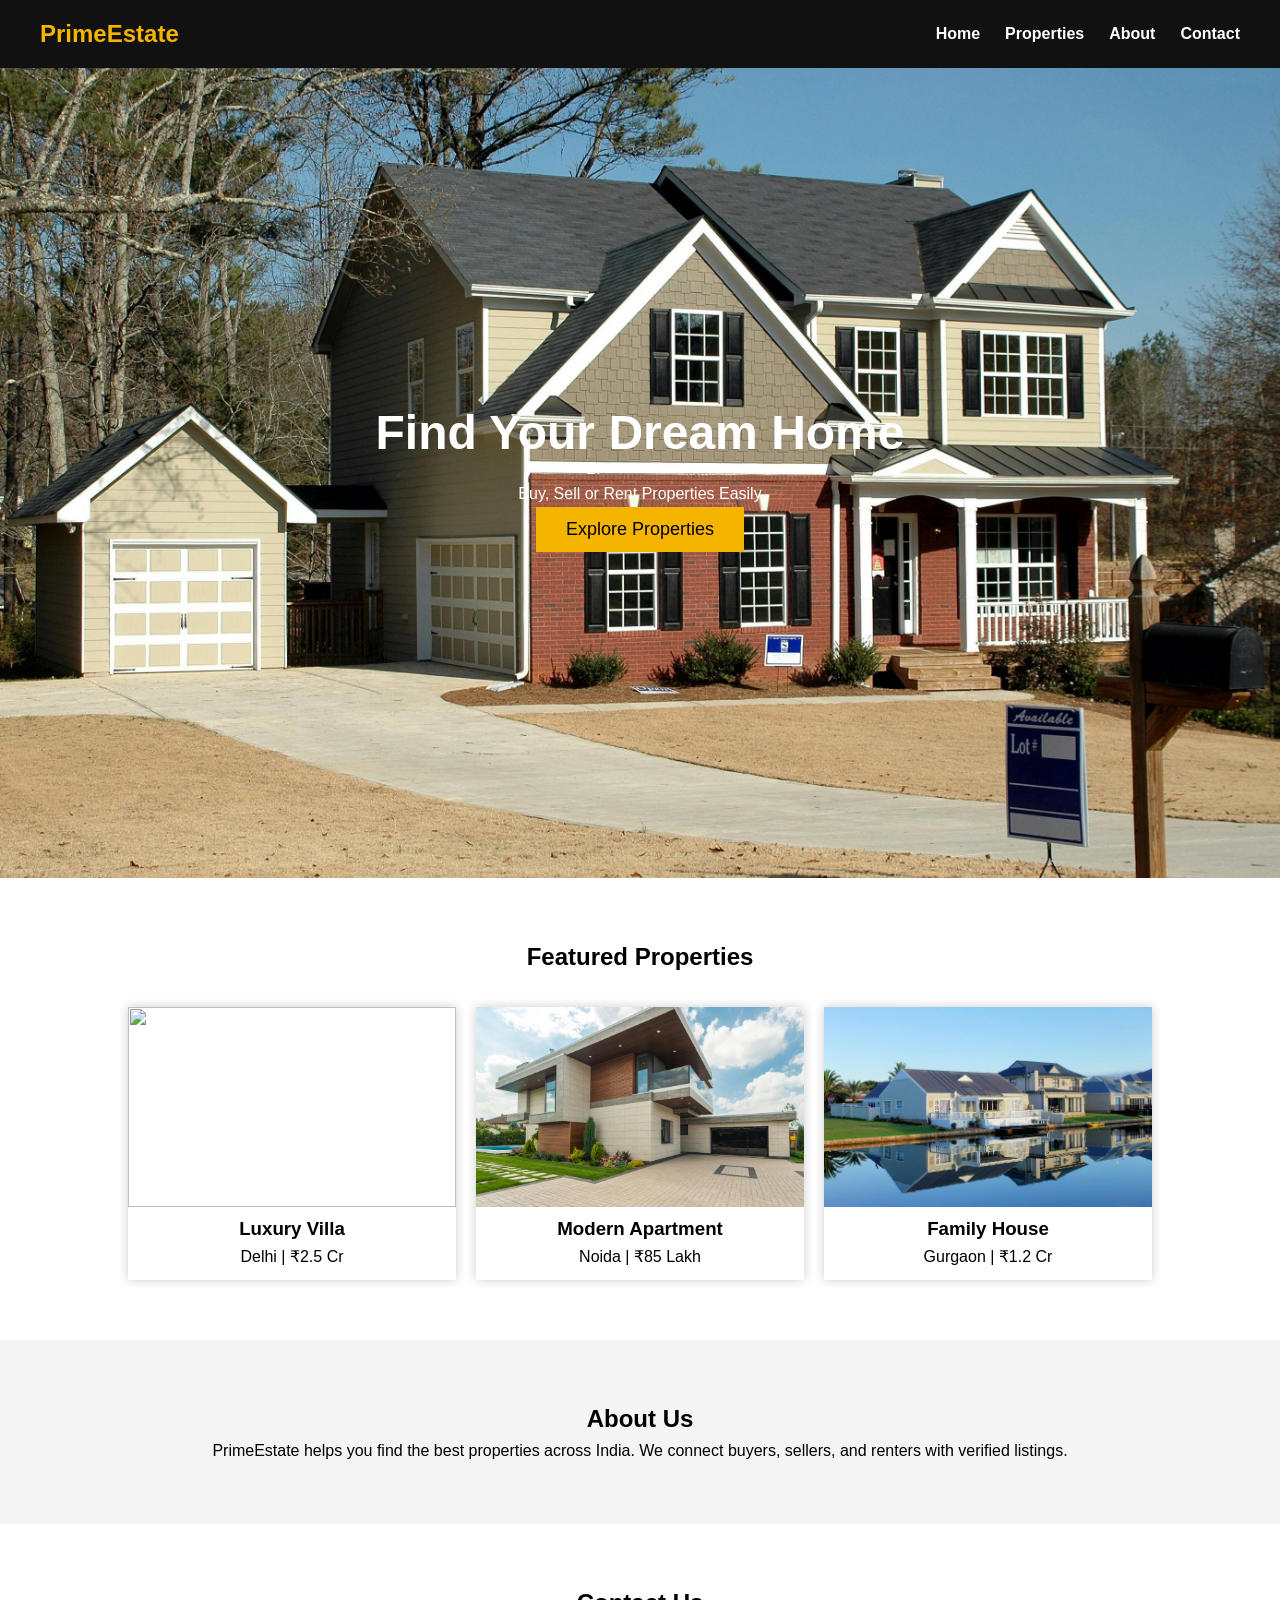
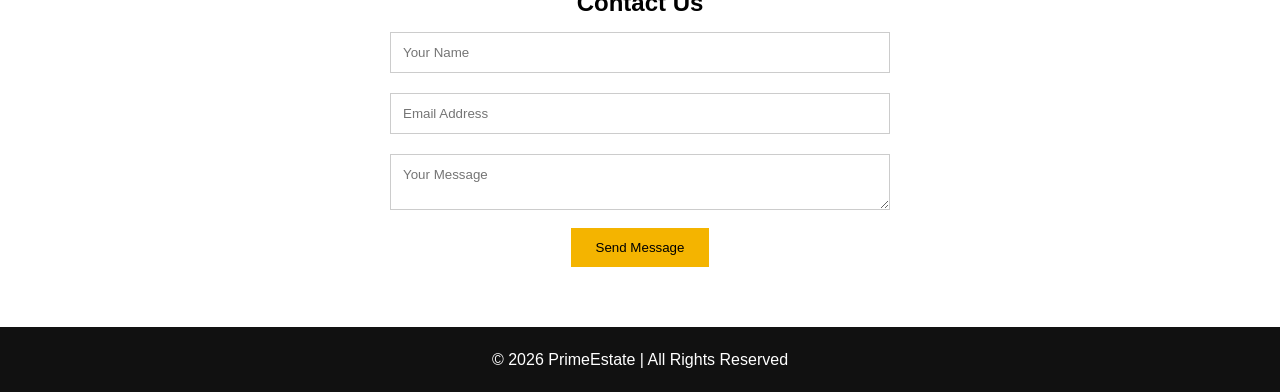
==== index.html @ 365ebd6c "Added index.html and updated project" ====
<!DOCTYPE html>
<html lang="en">
<head>
<meta charset="UTF-8">
<meta name="viewport" content="width=device-width, initial-scale=1.0">
<title>Prime Estate | Find Your Dream Home</title>
<link rel="stylesheet" href="style.css">
</head>

<body>

<header>
<nav class="navbar">
<h2 class="logo">PrimeEstate</h2>

<ul class="nav-links" id="navLinks">
<li><a href="#">Home</a></li>
<li><a href="#properties">Properties</a></li>
<li><a href="#about">About</a></li>
<li><a href="#contact">Contact</a></li>
</ul>

<div class="menu" onclick="toggleMenu()">☰</div>
</nav>
</header>


<section class="hero">
<div class="hero-text">
<h1>Find Your Dream Home</h1>
<p>Buy, Sell or Rent Properties Easily</p>
<button>Explore Properties</button>
</div>
</section>


<section class="properties" id="properties">

<h2>Featured Properties</h2>

<div class="property-grid">

<div class="card">
<img src="1.jpg">
<h3>Luxury Villa</h3>
<p>Delhi | ₹2.5 Cr</p>
</div>

<div class="card">
<img src="2.jpg">
<h3>Modern Apartment</h3>
<p>Noida | ₹85 Lakh</p>
</div>

<div class="card">
<img src="3.jpg">
<h3>Family House</h3>
<p>Gurgaon | ₹1.2 Cr</p>
</div>

</div>

</section>


<section class="about" id="about">

<h2>About Us</h2>

<p>
PrimeEstate helps you find the best properties across India.
We connect buyers, sellers, and renters with verified listings.
</p>

</section>


<section class="contact" id="contact">

<h2>Contact Us</h2>

<form id="contactForm">

<input type="text" placeholder="Your Name" required>
<input type="email" placeholder="Email Address" required>
<textarea placeholder="Your Message"></textarea>

<button type="submit">Send Message</button>

</form>

</section>


<footer>
<p>© 2026 PrimeEstate | All Rights Reserved</p>
</footer>

<script src="script.js"></script>

</body>
</html>
---- style.css ----
*{
margin:0;
padding:0;
box-sizing:border-box;
font-family:Arial;
}

body{
line-height:1.6;
}

header{
background:#111;
color:white;
padding:15px 40px;
}

.navbar{
display:flex;
justify-content:space-between;
align-items:center;
}

.logo{
color:#f4b400;
}

.nav-links{
display:flex;
list-style:none;
}

.nav-links li{
margin-left:25px;
}

.nav-links a{
color:white;
text-decoration:none;
font-weight:bold;
}

.menu{
display:none;
font-size:28px;
cursor:pointer;
}


.hero{
height:90vh;
background:url("4.jpg") center/cover;
display:flex;
align-items:center;
justify-content:center;
text-align:center;
color:white;
}

.hero h1{
font-size:48px;
margin-bottom:10px;
}

.hero button{
padding:12px 30px;
background:#f4b400;
border:none;
cursor:pointer;
font-size:18px;
}


.properties{
padding:60px 10%;
text-align:center;
}

.property-grid{
display:grid;
grid-template-columns:repeat(auto-fit,minmax(250px,1fr));
gap:20px;
margin-top:30px;
}

.card{
box-shadow:0 0 10px rgba(0,0,0,0.2);
padding-bottom:10px;
}

.card img{
width:100%;
height:200px;
object-fit:cover;
}

.about{
background:#f4f4f4;
padding:60px 10%;
text-align:center;
}

.contact{
padding:60px 10%;
text-align:center;
}

form{
max-width:500px;
margin:auto;
}

input,textarea{
width:100%;
padding:12px;
margin:10px 0;
border:1px solid #ccc;
}

button{
background:#f4b400;
padding:12px 25px;
border:none;
cursor:pointer;
}

footer{
background:#111;
color:white;
text-align:center;
padding:20px;
}


/* Mobile */

@media(max-width:768px){

.nav-links{
display:none;
flex-direction:column;
background:#111;
position:absolute;
top:70px;
right:0;
width:200px;
}

.nav-links li{
margin:15px;
}

.menu{
display:block;
}

}
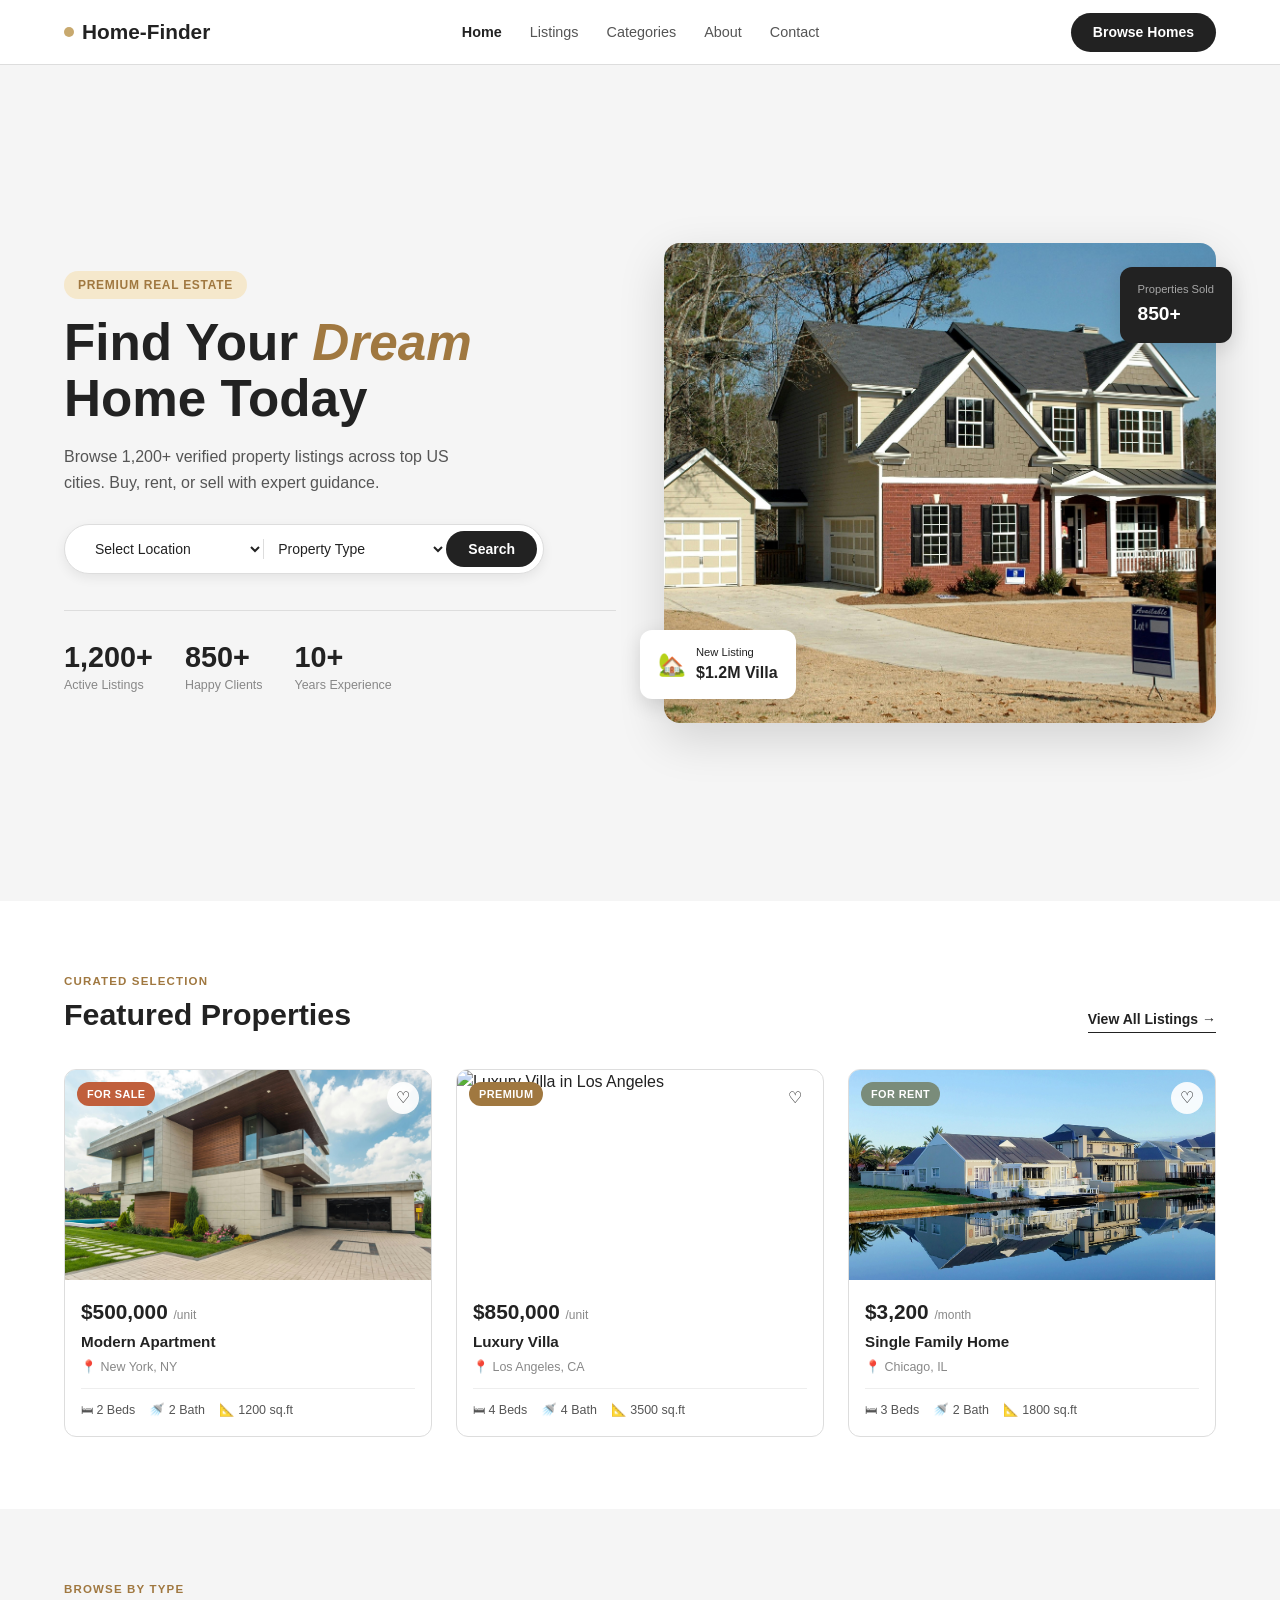
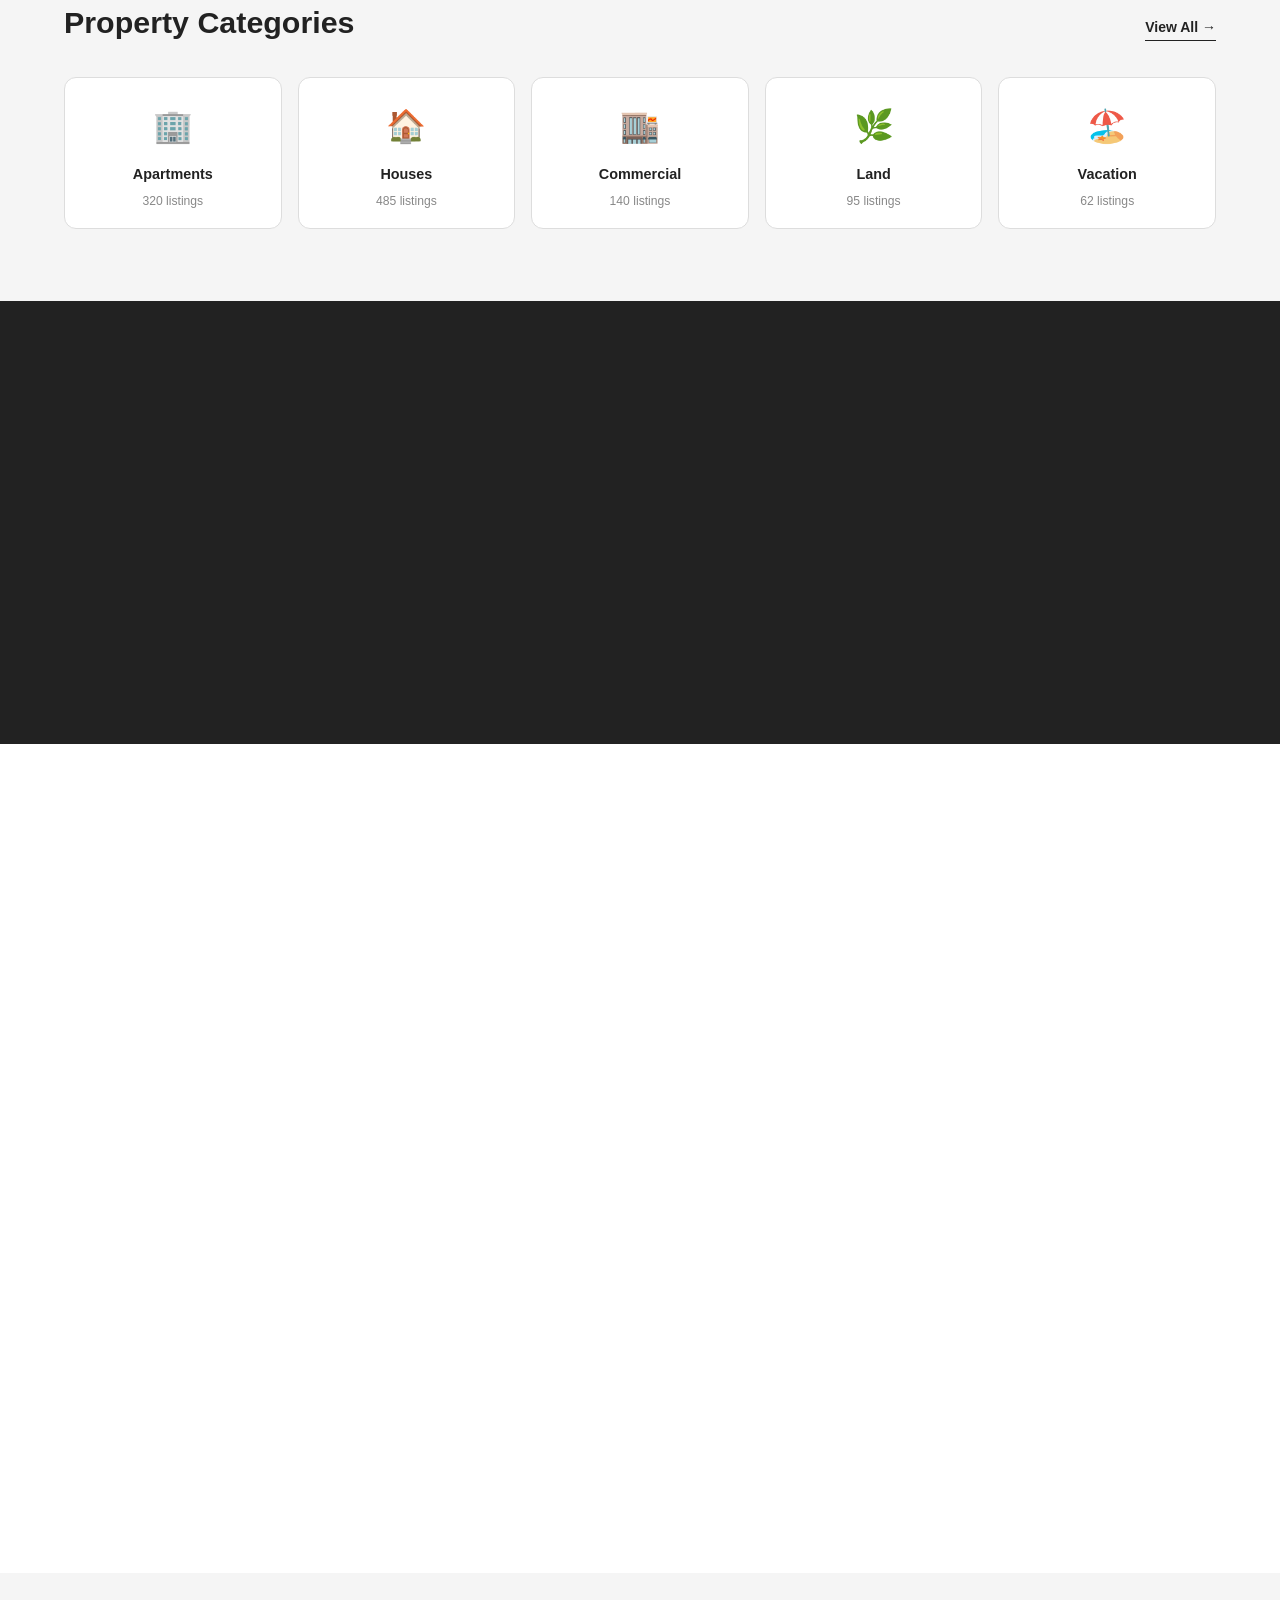
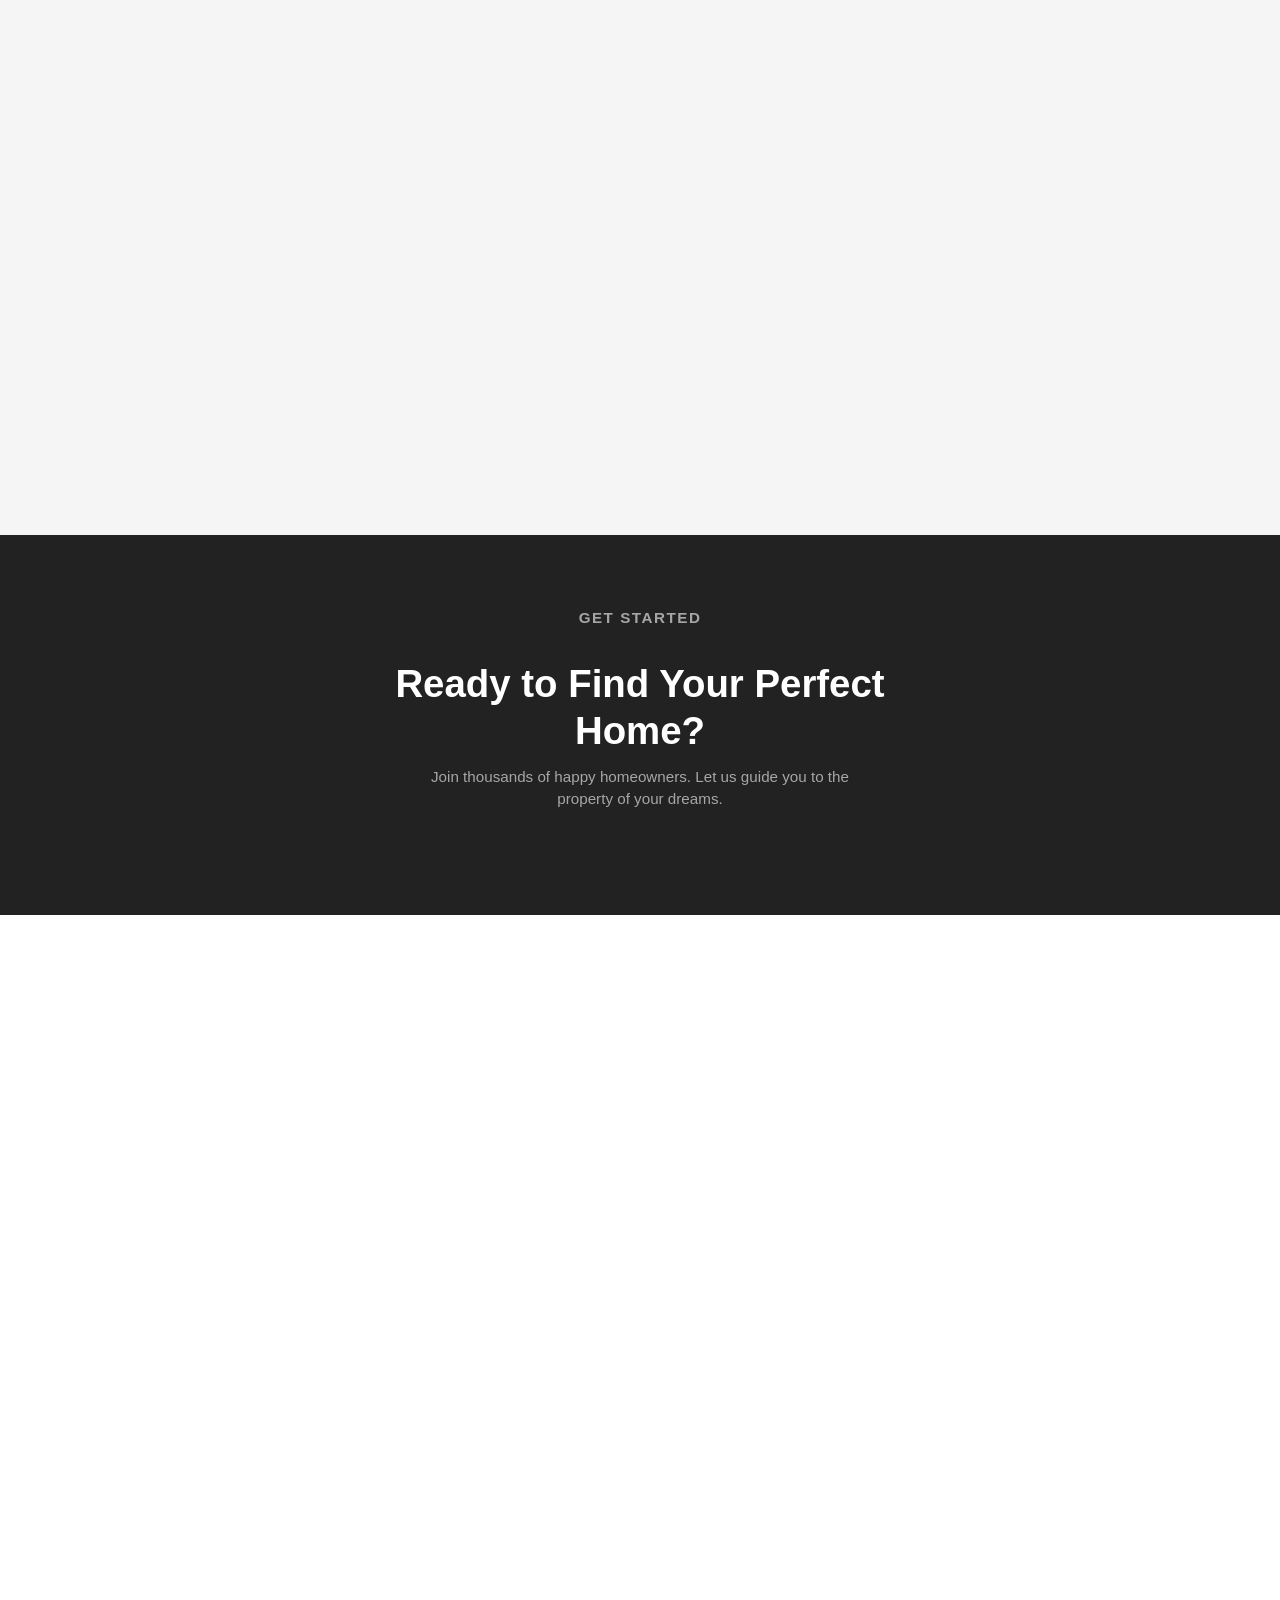
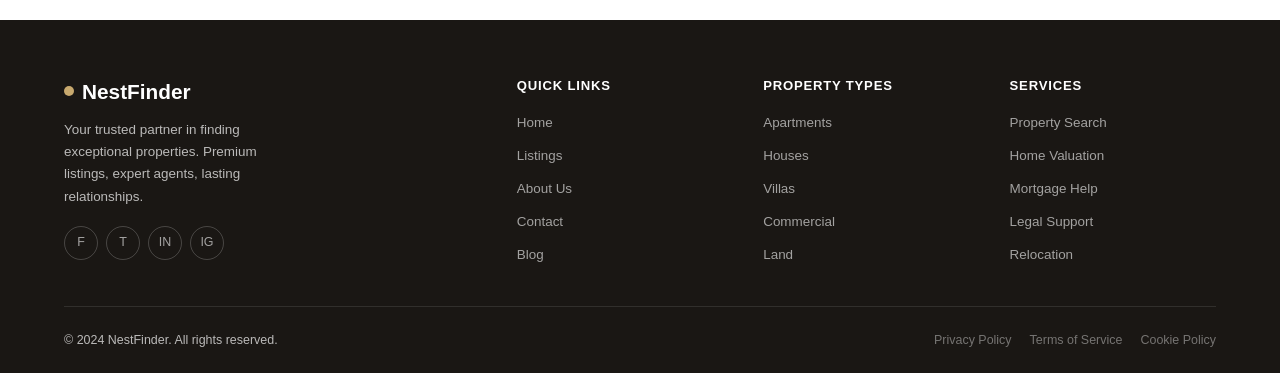
==== commit 73e7aa6e: "Updated project files, renewed folder and added images" ====
--- a/index.html
+++ b/index.html
@@ -1,102 +1,502 @@
 <!DOCTYPE html>
 <html lang="en">
+
 <head>
-<meta charset="UTF-8">
-<meta name="viewport" content="width=device-width, initial-scale=1.0">
-<title>Prime Estate | Find Your Dream Home</title>
-<link rel="stylesheet" href="style.css">
+  <meta charset="UTF-8">
+  <meta name="viewport" content="width=device-width, initial-scale=1.0">
+
+  <!-- SEO Meta Tags -->
+  <title>Home-Finder</title>
+  <meta name="description"
+    content="NestFinder helps you find, buy, rent, or sell properties. Browse 1,200+ curated real estate listings in top US cities with expert agents ready to help.">
+  <meta name="keywords"
+    content="real estate, homes for sale, apartments, property listings, buy home, rent home, NestFinder">
+  <meta name="author" content="NestFinder">
+  <meta name="robots" content="index, follow">
+
+  <!-- Open Graph (Social Sharing) -->
+  <meta property="og:title" content="NestFinder — Find Your Dream Home">
+  <meta property="og:description" content="Browse 1,200+ real estate listings. Buy, rent, or sell with trusted agents.">
+  <meta property="og:type" content="website">
+  <meta property="og:url" content="https://www.nestfinder.com">
+
+  <!-- Canonical -->
+  <link rel="canonical" href="https://www.nestfinder.com">
+
+  <!-- Stylesheet -->
+  <link rel="stylesheet" href="style.css">
 </head>
 
 <body>
 
-<header>
-<nav class="navbar">
-<h2 class="logo">PrimeEstate</h2>
-
-<ul class="nav-links" id="navLinks">
-<li><a href="#">Home</a></li>
-<li><a href="#properties">Properties</a></li>
-<li><a href="#about">About</a></li>
-<li><a href="#contact">Contact</a></li>
-</ul>
-
-<div class="menu" onclick="toggleMenu()">☰</div>
-</nav>
-</header>
-
-
-<section class="hero">
-<div class="hero-text">
-<h1>Find Your Dream Home</h1>
-<p>Buy, Sell or Rent Properties Easily</p>
-<button>Explore Properties</button>
-</div>
-</section>
-
-
-<section class="properties" id="properties">
-
-<h2>Featured Properties</h2>
-
-<div class="property-grid">
-
-<div class="card">
-<img src="1.jpg">
-<h3>Luxury Villa</h3>
-<p>Delhi | ₹2.5 Cr</p>
-</div>
-
-<div class="card">
-<img src="2.jpg">
-<h3>Modern Apartment</h3>
-<p>Noida | ₹85 Lakh</p>
-</div>
-
-<div class="card">
-<img src="3.jpg">
-<h3>Family House</h3>
-<p>Gurgaon | ₹1.2 Cr</p>
-</div>
-
-</div>
-
-</section>
-
-
-<section class="about" id="about">
-
-<h2>About Us</h2>
-
-<p>
-PrimeEstate helps you find the best properties across India.
-We connect buyers, sellers, and renters with verified listings.
-</p>
-
-</section>
-
-
-<section class="contact" id="contact">
-
-<h2>Contact Us</h2>
-
-<form id="contactForm">
-
-<input type="text" placeholder="Your Name" required>
-<input type="email" placeholder="Email Address" required>
-<textarea placeholder="Your Message"></textarea>
-
-<button type="submit">Send Message</button>
-
-</form>
-
-</section>
-
-
-<footer>
-<p>© 2026 PrimeEstate | All Rights Reserved</p>
-</footer>
-
-<script src="script.js"></script>
-
+  <!-- ── MOBILE MENU ── -->
+  <div class="mobile-menu" id="mobileMenu" role="dialog" aria-label="Mobile navigation">
+    <button class="mobile-close" onclick="toggleMenu()" aria-label="Close menu">✕</button>
+    <nav>
+      <a href="#" onclick="toggleMenu()">Home</a>
+      <a href="#featured" onclick="toggleMenu()">Listings</a>
+      <a href="#categories" onclick="toggleMenu()">Categories</a>
+      <a href="#about" onclick="toggleMenu()">About</a>
+      <a href="#contact" onclick="toggleMenu()">Contact</a>
+    </nav>
+  </div>
+
+  <!-- ── HEADER / NAV ── -->
+  <header>
+    <nav id="navbar" aria-label="Main navigation">
+      <a href="#" class="logo" aria-label="NestFinder Home">
+        <div class="logo-dot"></div> Home-Finder
+      </a>
+
+      <ul class="nav-links">
+        <li><a href="#" class="active" aria-current="page">Home</a></li>
+        <li><a href="#featured">Listings</a></li>
+        <li><a href="#categories">Categories</a></li>
+        <li><a href="#about">About</a></li>
+        <li><a href="#contact">Contact</a></li>
+      </ul>
+
+      <div class="nav-actions">
+        <a href="#featured" class="btn-primary">Browse Homes</a>
+        <button class="hamburger" onclick="toggleMenu()" aria-label="Open menu" aria-expanded="false">
+          <span></span><span></span><span></span>
+        </button>
+      </div>
+    </nav>
+  </header>
+
+  <!-- ── HERO ── -->
+  <main>
+    <section class="hero" id="hero" aria-label="Hero section">
+      <div class="hero-content">
+        <p class="hero-badge">Premium Real Estate</p>
+        <h1>Find Your <em>Dream</em> Home Today</h1>
+        <p class="hero-sub">Browse 1,200+ verified property listings across top US cities. Buy, rent, or sell with
+          expert guidance.</p>
+
+        <div class="search-bar" role="search">
+          <select aria-label="Select location">
+            <option value="">Select Location</option>
+            <option value="new-york">New York, NY</option>
+            <option value="los-angeles">Los Angeles, CA</option>
+            <option value="chicago">Chicago, IL</option>
+            <option value="miami">Miami, FL</option>
+          </select>
+          <div class="divider"></div>
+          <select aria-label="Select property type">
+            <option value="">Property Type</option>
+            <option value="apartment">Apartment</option>
+            <option value="house">House</option>
+            <option value="villa">Villa</option>
+            <option value="commercial">Commercial</option>
+          </select>
+          <button onclick="handleSearch()" type="button">Search</button>
+        </div>
+
+        <div class="hero-stats" aria-label="Statistics">
+          <div class="stat">
+            <strong class="stat-num" data-target="1200">0</strong>
+            <span class="stat-label">Active Listings</span>
+          </div>
+          <div class="stat">
+            <strong class="stat-num" data-target="850">0</strong>
+            <span class="stat-label">Happy Clients</span>
+          </div>
+          <div class="stat">
+            <strong class="stat-num" data-target="10">0</strong>
+            <span class="stat-label">Years Experience</span>
+          </div>
+        </div>
+      </div>
+
+      <div class="hero-visual" aria-hidden="true">
+        <img src="4.jpg" alt="Modern dream home exterior" width="800" height="520" loading="eager">
+        <div class="hero-chip chip-light">
+          <span>🏡</span>
+          <div>
+            <small>New Listing</small>
+            <strong>$1.2M Villa</strong>
+          </div>
+        </div>
+        <div class="hero-chip chip-dark">
+          <small>Properties Sold</small>
+          <strong>850+</strong>
+        </div>
+      </div>
+    </section>
+
+    <!-- ── FEATURED PROPERTIES ── -->
+    <section class="featured" id="featured" aria-labelledby="featured-heading">
+      <div class="section-header reveal">
+        <div>
+          <p class="section-label">Curated Selection</p>
+          <h2 id="featured-heading">Featured Properties</h2>
+        </div>
+        <a href="#" class="view-all">View All Listings →</a>
+      </div>
+
+      <div class="properties-grid">
+
+        <article class="prop-card reveal reveal-delay-1">
+          <div class="prop-image">
+            <img src="2.jpg" alt="Modern Apartment in New York" width="600" height="220" loading="lazy">
+            <span class="prop-badge sale">For Sale</span>
+            <button class="prop-fav" onclick="toggleFav(this)" aria-label="Add to wishlist">♡</button>
+          </div>
+          <div class="prop-body">
+            <p class="prop-price">$500,000 <span>/unit</span></p>
+            <h3 class="prop-name">Modern Apartment</h3>
+            <p class="prop-loc">📍 New York, NY</p>
+            <ul class="prop-specs" aria-label="Property details">
+              <li>🛏 2 Beds</li>
+              <li>🚿 2 Bath</li>
+              <li>📐 1200 sq.ft</li>
+            </ul>
+          </div>
+        </article>
+
+        <article class="prop-card reveal reveal-delay-2">
+          <div class="prop-image">
+            <img src="1.jpg"
+              alt="Luxury Villa in Los Angeles" width="600" height="220" loading="lazy">
+            <span class="prop-badge premium">Premium</span>
+            <button class="prop-fav" onclick="toggleFav(this)" aria-label="Add to wishlist">♡</button>
+          </div>
+          <div class="prop-body">
+            <p class="prop-price">$850,000 <span>/unit</span></p>
+            <h3 class="prop-name">Luxury Villa</h3>
+            <p class="prop-loc">📍 Los Angeles, CA</p>
+            <ul class="prop-specs" aria-label="Property details">
+              <li>🛏 4 Beds</li>
+              <li>🚿 4 Bath</li>
+              <li>📐 3500 sq.ft</li>
+            </ul>
+          </div>
+        </article>
+
+        <article class="prop-card reveal reveal-delay-3">
+          <div class="prop-image">
+            <img src="3.jpg"
+              alt="Single Family Home in Chicago" width="600" height="220" loading="lazy">
+            <span class="prop-badge rent">For Rent</span>
+            <button class="prop-fav" onclick="toggleFav(this)" aria-label="Add to wishlist">♡</button>
+          </div>
+          <div class="prop-body">
+            <p class="prop-price">$3,200 <span>/month</span></p>
+            <h3 class="prop-name">Single Family Home</h3>
+            <p class="prop-loc">📍 Chicago, IL</p>
+            <ul class="prop-specs" aria-label="Property details">
+              <li>🛏 3 Beds</li>
+              <li>🚿 2 Bath</li>
+              <li>📐 1800 sq.ft</li>
+            </ul>
+          </div>
+        </article>
+
+      </div>
+    </section>
+
+    <!-- ── CATEGORIES ── -->
+    <section id="categories" aria-labelledby="categories-heading">
+      <div class="section-header reveal">
+        <div>
+          <p class="section-label">Browse By Type</p>
+          <h2 id="categories-heading">Property Categories</h2>
+        </div>
+        <a href="#" class="view-all">View All →</a>
+      </div>
+      <div class="categories-grid">
+        <a href="#" class="cat-card reveal reveal-delay-1">
+          <div class="cat-icon">🏢</div>
+          <strong class="cat-name">Apartments</strong>
+          <span class="cat-count">320 listings</span>
+        </a>
+        <a href="#" class="cat-card reveal reveal-delay-2">
+          <div class="cat-icon">🏠</div>
+          <strong class="cat-name">Houses</strong>
+          <span class="cat-count">485 listings</span>
+        </a>
+        <a href="#" class="cat-card reveal reveal-delay-3">
+          <div class="cat-icon">🏬</div>
+          <strong class="cat-name">Commercial</strong>
+          <span class="cat-count">140 listings</span>
+        </a>
+        <a href="#" class="cat-card reveal reveal-delay-4">
+          <div class="cat-icon">🌿</div>
+          <strong class="cat-name">Land</strong>
+          <span class="cat-count">95 listings</span>
+        </a>
+        <a href="#" class="cat-card reveal reveal-delay-4">
+          <div class="cat-icon">🏖️</div>
+          <strong class="cat-name">Vacation</strong>
+          <span class="cat-count">62 listings</span>
+        </a>
+      </div>
+    </section>
+
+    <!-- ── WHY CHOOSE US ── -->
+    <section class="why" aria-labelledby="why-heading">
+      <div class="section-header reveal">
+        <div>
+          <p class="section-label">Our Promise</p>
+          <h2 id="why-heading">Why Choose NestFinder</h2>
+        </div>
+      </div>
+      <div class="why-grid">
+        <div class="why-card reveal reveal-delay-1">
+          <div class="why-icon">🤝</div>
+          <h3 class="why-title">Trusted Agents</h3>
+          <p class="why-text">Verified, experienced agents dedicated to finding your perfect home with honesty and
+            expertise.</p>
+        </div>
+        <div class="why-card reveal reveal-delay-2">
+          <div class="why-icon">🗺️</div>
+          <h3 class="why-title">Wide Range</h3>
+          <p class="why-text">From city apartments to countryside villas — over 1,200 curated listings in prime
+            locations.</p>
+        </div>
+        <div class="why-card reveal reveal-delay-3">
+          <div class="why-icon">💡</div>
+          <h3 class="why-title">Expert Guidance</h3>
+          <p class="why-text">Step-by-step guidance through buying, renting, or selling — making real estate effortless.
+          </p>
+        </div>
+        <div class="why-card reveal reveal-delay-4">
+          <div class="why-icon">📞</div>
+          <h3 class="why-title">24/7 Support</h3>
+          <p class="why-text">Our team is always available to answer questions, schedule viewings, and support your
+            journey.</p>
+        </div>
+      </div>
+    </section>
+
+    <!-- ── AGENT ── -->
+    <section class="agent-section" id="about" aria-labelledby="agent-heading">
+      <div class="agent-grid">
+        <div class="agent-image-wrap reveal">
+          <img src="business.jpg" alt="John Smith — Licensed Real Estate Agent" width="400" height="500" loading="lazy">
+          <div class="agent-badge">10+ Years Experience</div>
+        </div>
+        <div class="agent-content reveal reveal-delay-2">
+          <p class="section-label">Our Top Agent</p>
+          <h2 id="agent-heading">John Smith</h2>
+          <p class="agent-role">Licensed Real Estate Agent &amp; Senior Advisor</p>
+          <p class="agent-bio">With over a decade of experience in luxury and residential real estate, John has helped
+            more than 850 families find their perfect home. His deep market knowledge and personalized approach set him
+            apart from the rest.</p>
+          <div class="agent-skills">
+            <span>Luxury Properties</span>
+            <span>First-Time Buyers</span>
+            <span>Investment</span>
+            <span>Market Analysis</span>
+            <span>Negotiation</span>
+          </div>
+          <div class="agent-actions">
+            <button class="btn-primary" onclick="scrollToContact()">Contact John</button>
+            <a href="#featured" class="btn-outline">View Listings</a>
+          </div>
+        </div>
+      </div>
+    </section>
+
+    <!-- ── TESTIMONIALS ── -->
+    <section class="testimonials" aria-labelledby="testi-heading">
+      <div class="section-header reveal">
+        <div>
+          <p class="section-label">Client Stories</p>
+          <h2 id="testi-heading">What Our Clients Say</h2>
+        </div>
+        <a href="#" class="view-all">All Reviews →</a>
+      </div>
+      <div class="testi-grid">
+
+        <blockquote class="testi-card reveal reveal-delay-1">
+          <p class="testi-stars" aria-label="5 out of 5 stars">★★★★★</p>
+          <p class="testi-text">NestFinder made our home search incredibly smooth. John was attentive and found us a
+            property that exceeded our expectations within budget.</p>
+          <footer class="testi-author">
+            <img src="person1.jpg" alt="Sarah Mitchell" width="44" height="44" class="testi-avatar" loading="lazy">
+            <div>
+              <cite class="testi-name">Sarah Mitchell</cite>
+              <p class="testi-loc">Bought in Brooklyn, NY</p>
+            </div>
+          </footer>
+        </blockquote>
+
+        <blockquote class="testi-card reveal reveal-delay-2">
+          <p class="testi-stars" aria-label="5 out of 5 stars">★★★★★</p>
+          <p class="testi-text">Outstanding experience from start to finish. The team was professional and genuinely
+            cared about finding us the right investment property.</p>
+          <footer class="testi-author">
+            <img src="person3.jpg" alt="James Rodriguez" width="44" height="44" class="testi-avatar" loading="lazy">
+            <div>
+              <cite class="testi-name">James Rodriguez</cite>
+              <p class="testi-loc">Invested in Miami, FL</p>
+            </div>
+          </footer>
+        </blockquote>
+
+        <blockquote class="testi-card reveal reveal-delay-3">
+          <p class="testi-stars" aria-label="4 out of 5 stars">★★★★☆</p>
+          <p class="testi-text">As first-time buyers we were nervous, but NestFinder guided us every step of the way. We
+            found our dream home in just three weeks!</p>
+          <footer class="testi-author">
+            <img src="person2.jpg"
+              alt="Emily and Tom Chen" width="44" height="44" class="testi-avatar" loading="lazy">
+            <div>
+              <cite class="testi-name">Emily &amp; Tom Chen</cite>
+              <p class="testi-loc">Bought in Austin, TX</p>
+            </div>
+          </footer>
+        </blockquote>
+
+      </div>
+    </section>
+
+    <!-- ── CTA ── -->
+    <section class="cta-section" aria-labelledby="cta-heading">
+      <p class="section-label">Get Started</p>
+      <h2 id="cta-heading">Ready to Find Your Perfect Home?</h2>
+      <p>Join thousands of happy homeowners. Let us guide you to the property of your dreams.</p>
+      <div class="cta-form">
+      </div>
+    </section>
+
+    <!-- ── CONTACT ── -->
+    <section class="contact-section" id="contact" aria-labelledby="contact-heading">
+      <div class="section-header reveal">
+        <div>
+          <p class="section-label">Get In Touch</p>
+          <h2 id="contact-heading">Contact Us</h2>
+        </div>
+      </div>
+      <div class="contact-grid">
+
+        <div class="contact-info reveal">
+          <p>Whether you're looking to buy, sell, or rent — our expert agents are here to help every step of the way.
+          </p>
+          <address>
+            <div class="contact-item">
+              <span class="contact-icon">📍</span>
+              <div>
+                <small>Address</small>
+                <strong>India New Delhi (Dwarka)</strong>
+              </div>
+            </div>
+            <div class="contact-item">
+              <span class="contact-icon">📞</span>
+              <div>
+                <small>Phone</small>
+                <strong><a href="tel:+11234567890">+91 9319376656</a></strong>
+              </div>
+            </div>
+            <div class="contact-item">
+              <span class="contact-icon">✉️</span>
+              <div>
+                <small>Email</small>
+                <strong><a href="mailto:tanveersinghh85446@gmail.com">tanveersinghh85446@gmail.com</a></strong>
+              </div>
+            </div>
+          </address>
+        </div>
+
+        <div class="contact-form reveal reveal-delay-2">
+          <div class="form-row">
+            <div class="form-group">
+              <label for="name">Name</label>
+              <input type="text" id="name" placeholder="Name" autocomplete="name">
+            </div>
+            <div class="form-group">
+              <label for="email">Email Address</label>
+              <input type="email" id="email" placeholder="you@email.com" autocomplete="email">
+            </div>
+          </div>
+          <div class="form-group">
+            <label for="phone">+91 000-000-0000</label>
+            <input type="tel" id="phone" placeholder="+91 000-000-0000" autocomplete="tel">
+          </div>
+          <div class="form-group">
+            <label for="interest">Interested In</label>
+            <select id="interest">
+              <option value="buy">Buying a Property</option>
+              <option value="rent">Renting a Property</option>
+              <option value="sell">Selling a Property</option>
+              <option value="invest">Investment Advice</option>
+            </select>
+          </div>
+          <div class="form-group">
+            <label for="message">Your Message</label>
+            <textarea id="message" placeholder="Tell us about your property needs..."></textarea>
+          </div>
+          <button class="form-submit" type="button" onclick="handleFormSubmit(event)">Send Message →</button>
+        </div>
+
+      </div>
+    </section>
+  </main>
+
+  <!-- ── FOOTER ── -->
+  <footer aria-label="Site footer">
+    <div class="footer-top">
+      <div class="footer-brand">
+        <a href="#" class="logo" aria-label="NestFinder Home">
+          <div class="logo-dot"></div> NestFinder
+        </a>
+        <p>Your trusted partner in finding exceptional properties. Premium listings, expert agents, lasting
+          relationships.</p>
+        <div class="social-links" aria-label="Social media links">
+          <a href="#" class="social-link" aria-label="Facebook">F</a>
+          <a href="#" class="social-link" aria-label="Twitter">T</a>
+          <a href="#" class="social-link" aria-label="LinkedIn">IN</a>
+          <a href="#" class="social-link" aria-label="Instagram">IG</a>
+        </div>
+      </div>
+
+      <nav class="footer-col" aria-label="Quick links">
+        <h4>Quick Links</h4>
+        <ul>
+          <li><a href="#">Home</a></li>
+          <li><a href="#featured">Listings</a></li>
+          <li><a href="#about">About Us</a></li>
+          <li><a href="#contact">Contact</a></li>
+          <li><a href="#">Blog</a></li>
+        </ul>
+      </nav>
+
+      <nav class="footer-col" aria-label="Property types">
+        <h4>Property Types</h4>
+        <ul>
+          <li><a href="#">Apartments</a></li>
+          <li><a href="#">Houses</a></li>
+          <li><a href="#">Villas</a></li>
+          <li><a href="#">Commercial</a></li>
+          <li><a href="#">Land</a></li>
+        </ul>
+      </nav>
+
+      <nav class="footer-col" aria-label="Services">
+        <h4>Services</h4>
+        <ul>
+          <li><a href="#">Property Search</a></li>
+          <li><a href="#">Home Valuation</a></li>
+          <li><a href="#">Mortgage Help</a></li>
+          <li><a href="#">Legal Support</a></li>
+          <li><a href="#">Relocation</a></li>
+        </ul>
+      </nav>
+    </div>
+
+    <div class="footer-bottom">
+      <p>© 2024 NestFinder. All rights reserved.</p>
+      <nav aria-label="Legal links">
+        <a href="#">Privacy Policy</a>
+        <a href="#">Terms of Service</a>
+        <a href="#">Cookie Policy</a>
+      </nav>
+    </div>
+  </footer>
+
+  <script src="script.js"></script>
 </body>
+
 </html>
--- a/style.css
+++ b/style.css
@@ -1,157 +1,1102 @@
-*{
-margin:0;
-padding:0;
-box-sizing:border-box;
-font-family:Arial;
-}
-
-body{
-line-height:1.6;
-}
-
-header{
-background:#111;
-color:white;
-padding:15px 40px;
-}
-
-.navbar{
-display:flex;
-justify-content:space-between;
-align-items:center;
-}
-
-.logo{
-color:#f4b400;
-}
-
-.nav-links{
-display:flex;
-list-style:none;
-}
-
-.nav-links li{
-margin-left:25px;
-}
-
-.nav-links a{
-color:white;
-text-decoration:none;
-font-weight:bold;
-}
-
-.menu{
-display:none;
-font-size:28px;
-cursor:pointer;
-}
-
-
-.hero{
-height:90vh;
-background:url("4.jpg") center/cover;
-display:flex;
-align-items:center;
-justify-content:center;
-text-align:center;
-color:white;
-}
-
-.hero h1{
-font-size:48px;
-margin-bottom:10px;
-}
-
-.hero button{
-padding:12px 30px;
-background:#f4b400;
-border:none;
-cursor:pointer;
-font-size:18px;
-}
-
-
-.properties{
-padding:60px 10%;
-text-align:center;
-}
-
-.property-grid{
-display:grid;
-grid-template-columns:repeat(auto-fit,minmax(250px,1fr));
-gap:20px;
-margin-top:30px;
-}
-
-.card{
-box-shadow:0 0 10px rgba(0,0,0,0.2);
-padding-bottom:10px;
-}
-
-.card img{
-width:100%;
-height:200px;
-object-fit:cover;
-}
-
-.about{
-background:#f4f4f4;
-padding:60px 10%;
-text-align:center;
-}
-
-.contact{
-padding:60px 10%;
-text-align:center;
-}
-
-form{
-max-width:500px;
-margin:auto;
-}
-
-input,textarea{
-width:100%;
-padding:12px;
-margin:10px 0;
-border:1px solid #ccc;
-}
-
-button{
-background:#f4b400;
-padding:12px 25px;
-border:none;
-cursor:pointer;
-}
-
-footer{
-background:#111;
-color:white;
-text-align:center;
-padding:20px;
-}
-
-
-/* Mobile */
-
-@media(max-width:768px){
-
-.nav-links{
-display:none;
-flex-direction:column;
-background:#111;
-position:absolute;
-top:70px;
-right:0;
-width:200px;
-}
-
-.nav-links li{
-margin:15px;
-}
-
-.menu{
-display:block;
-}
-
+/* ============================================
+   NestFinder — style.css
+   Simple, Clean, Fully Responsive
+   ============================================ */
+
+/* ── RESET ── */
+*, *::before, *::after {
+  margin: 0;
+  padding: 0;
+  box-sizing: border-box;
+}
+
+html {
+  scroll-behavior: smooth;
+}
+
+body {
+  font-family: Arial, sans-serif;
+  background: #f5f5f5;
+  color: #222;
+  font-size: 16px;
+  line-height: 1.5;
+}
+
+a {
+  text-decoration: none;
+  color: inherit;
+}
+
+img {
+  max-width: 100%;
+  height: auto;
+  display: block;
+}
+
+ul {
+  list-style: none;
+}
+
+address {
+  font-style: normal;
+}
+
+/* ── HEADER / NAV ── */
+header {
+  position: sticky;
+  top: 0;
+  z-index: 100;
+  background: #fff;
+  border-bottom: 1px solid #ddd;
+}
+
+nav#navbar {
+  display: flex;
+  align-items: center;
+  justify-content: space-between;
+  padding: 0 5%;
+  height: 64px;
+}
+
+.logo {
+  font-size: 1.3rem;
+  font-weight: 700;
+  color: #222;
+  display: flex;
+  align-items: center;
+  gap: 8px;
+}
+
+.logo-dot {
+  width: 10px;
+  height: 10px;
+  background: #c8a96e;
+  border-radius: 50%;
+  flex-shrink: 0;
+}
+
+.nav-links {
+  display: flex;
+  gap: 28px;
+}
+
+.nav-links a {
+  font-size: 0.9rem;
+  color: #555;
+}
+
+.nav-links a:hover,
+.nav-links a.active {
+  color: #222;
+  font-weight: 600;
+}
+
+.nav-actions {
+  display: flex;
+  align-items: center;
+  gap: 10px;
+}
+
+/* ── BUTTONS ── */
+.btn-primary {
+  background: #222;
+  color: #fff;
+  border: none;
+  border-radius: 25px;
+  padding: 9px 22px;
+  font-size: 0.875rem;
+  font-weight: 600;
+  cursor: pointer;
+  display: inline-block;
+}
+
+.btn-primary:hover {
+  background: #a07840;
+}
+
+.btn-outline {
+  border: 2px solid #222;
+  background: transparent;
+  color: #222;
+  border-radius: 25px;
+  padding: 9px 22px;
+  font-size: 0.875rem;
+  font-weight: 600;
+  cursor: pointer;
+  display: inline-block;
+}
+
+.btn-outline:hover {
+  background: #222;
+  color: #fff;
+}
+
+/* ── HAMBURGER ── */
+.hamburger {
+  display: none;
+  flex-direction: column;
+  gap: 5px;
+  cursor: pointer;
+  background: none;
+  border: none;
+  padding: 6px;
+}
+
+.hamburger span {
+  width: 22px;
+  height: 2px;
+  background: #222;
+  border-radius: 2px;
+  display: block;
+}
+
+/* ── MOBILE MENU ── */
+.mobile-menu {
+  position: fixed;
+  inset: 0;
+  z-index: 200;
+  background: #fff;
+  display: flex;
+  flex-direction: column;
+  align-items: center;
+  justify-content: center;
+  gap: 0;
+  transform: translateY(-100%);
+  transition: transform 0.3s ease;
+}
+
+.mobile-menu.open {
+  transform: translateY(0);
+}
+
+.mobile-menu nav {
+  display: flex;
+  flex-direction: column;
+  align-items: center;
+  gap: 28px;
+}
+
+.mobile-menu a {
+  font-size: 1.8rem;
+  font-weight: 700;
+  color: #222;
+}
+
+.mobile-menu a:hover {
+  color: #a07840;
+}
+
+.mobile-close {
+  position: absolute;
+  top: 20px;
+  right: 24px;
+  background: none;
+  border: none;
+  font-size: 1.5rem;
+  cursor: pointer;
+  color: #222;
+  line-height: 1;
+}
+
+/* ── SECTIONS COMMON ── */
+section {
+  padding: 72px 5%;
+}
+
+.section-header {
+  display: flex;
+  align-items: flex-end;
+  justify-content: space-between;
+  margin-bottom: 36px;
+  gap: 16px;
+}
+
+.section-label {
+  font-size: 0.72rem;
+  font-weight: 700;
+  letter-spacing: 0.1em;
+  text-transform: uppercase;
+  color: #a07840;
+  margin-bottom: 6px;
+  display: block;
+}
+
+h2 {
+  font-size: 1.9rem;
+  font-weight: 700;
+  color: #222;
+  line-height: 1.2;
+}
+
+.view-all {
+  font-size: 0.875rem;
+  font-weight: 600;
+  color: #222;
+  border-bottom: 1px solid #222;
+  padding-bottom: 2px;
+  white-space: nowrap;
+}
+
+.view-all:hover {
+  color: #a07840;
+  border-color: #a07840;
+}
+
+/* ── HERO ── */
+.hero {
+  min-height: calc(100vh - 64px);
+  padding: 60px 5%;
+  display: grid;
+  grid-template-columns: 1fr 1fr;
+  gap: 48px;
+  align-items: center;
+  background: #f5f5f5;
+}
+
+.hero-badge {
+  display: inline-block;
+  background: #f5e8cc;
+  color: #a07840;
+  padding: 5px 14px;
+  border-radius: 25px;
+  font-size: 0.75rem;
+  font-weight: 700;
+  margin-bottom: 16px;
+  text-transform: uppercase;
+  letter-spacing: 0.06em;
+}
+
+h1 {
+  font-size: clamp(2rem, 4vw, 3.2rem);
+  font-weight: 800;
+  line-height: 1.1;
+  color: #222;
+  margin-bottom: 16px;
+}
+
+h1 em {
+  font-style: italic;
+  color: #a07840;
+}
+
+.hero-sub {
+  color: #555;
+  font-size: 1rem;
+  line-height: 1.65;
+  max-width: 420px;
+  margin-bottom: 28px;
+}
+
+/* Search */
+.search-bar {
+  display: flex;
+  align-items: center;
+  background: #fff;
+  border: 1px solid #ddd;
+  border-radius: 50px;
+  padding: 6px 6px 6px 16px;
+  max-width: 480px;
+  box-shadow: 0 4px 12px rgba(0,0,0,0.07);
+}
+
+.search-bar select {
+  border: none;
+  background: transparent;
+  outline: none;
+  font-size: 0.875rem;
+  color: #222;
+  padding: 7px 10px;
+  flex: 1;
+  min-width: 0;
+}
+
+.search-bar .divider {
+  width: 1px;
+  height: 20px;
+  background: #ddd;
+  flex-shrink: 0;
+}
+
+.search-bar button {
+  background: #222;
+  color: #fff;
+  border: none;
+  border-radius: 50px;
+  padding: 10px 22px;
+  font-size: 0.875rem;
+  font-weight: 600;
+  cursor: pointer;
+  white-space: nowrap;
+}
+
+.search-bar button:hover {
+  background: #a07840;
+}
+
+/* Stats */
+.hero-stats {
+  display: flex;
+  gap: 32px;
+  margin-top: 36px;
+  padding-top: 32px;
+  border-top: 1px solid #ddd;
+  flex-wrap: wrap;
+}
+
+.stat-num {
+  font-size: 1.8rem;
+  font-weight: 700;
+  color: #222;
+  display: block;
+  line-height: 1;
+}
+
+.stat-label {
+  font-size: 0.78rem;
+  color: #888;
+  margin-top: 4px;
+  display: block;
+}
+
+/* Hero Visual */
+.hero-visual {
+  position: relative;
+}
+
+.hero-visual > img {
+  width: 100%;
+  height: 480px;
+  object-fit: cover;
+  border-radius: 16px;
+  box-shadow: 0 16px 48px rgba(0,0,0,0.14);
+}
+
+.hero-chip {
+  position: absolute;
+  border-radius: 12px;
+  padding: 14px 18px;
+  display: flex;
+  align-items: center;
+  gap: 10px;
+  box-shadow: 0 6px 20px rgba(0,0,0,0.12);
+}
+
+.hero-chip small { font-size: 0.7rem; display: block; }
+.hero-chip strong { font-size: 1rem; font-weight: 700; display: block; }
+
+.chip-light {
+  background: #fff;
+  bottom: 24px;
+  left: -24px;
+  color: #222;
+}
+
+.chip-light span { font-size: 1.4rem; }
+
+.chip-dark {
+  background: #222;
+  color: #fff;
+  top: 24px;
+  right: -16px;
+  flex-direction: column;
+  align-items: flex-start;
+  gap: 2px;
+}
+
+.chip-dark small { opacity: 0.6; }
+.chip-dark strong { font-size: 1.2rem; }
+
+/* ── FEATURED ── */
+.featured {
+  background: #fff;
+}
+
+.properties-grid {
+  display: grid;
+  grid-template-columns: repeat(3, 1fr);
+  gap: 24px;
+}
+
+.prop-card {
+  background: #fff;
+  border-radius: 12px;
+  overflow: hidden;
+  border: 1px solid #ddd;
+  transition: transform 0.25s, box-shadow 0.25s;
+}
+
+.prop-card:hover {
+  transform: translateY(-5px);
+  box-shadow: 0 10px 32px rgba(0,0,0,0.11);
+}
+
+.prop-image {
+  position: relative;
+  height: 210px;
+  overflow: hidden;
+}
+
+.prop-image img {
+  width: 100%;
+  height: 100%;
+  object-fit: cover;
+  transition: transform 0.4s;
+}
+
+.prop-card:hover .prop-image img {
+  transform: scale(1.05);
+}
+
+.prop-badge {
+  position: absolute;
+  top: 12px;
+  left: 12px;
+  background: #222;
+  color: #fff;
+  font-size: 0.68rem;
+  font-weight: 700;
+  text-transform: uppercase;
+  padding: 4px 10px;
+  border-radius: 25px;
+  letter-spacing: 0.04em;
+}
+
+.prop-badge.sale    { background: #c05f3c; }
+.prop-badge.rent    { background: #7a8c7a; }
+.prop-badge.premium { background: #a07840; }
+
+.prop-fav {
+  position: absolute;
+  top: 12px;
+  right: 12px;
+  width: 32px;
+  height: 32px;
+  background: rgba(255,255,255,0.9);
+  border-radius: 50%;
+  border: none;
+  cursor: pointer;
+  font-size: 1rem;
+  line-height: 32px;
+  text-align: center;
+}
+
+.prop-fav:hover { background: #fff; }
+.prop-fav.active { color: #e05252; }
+
+.prop-body {
+  padding: 16px;
+}
+
+.prop-price {
+  font-size: 1.3rem;
+  font-weight: 700;
+  color: #222;
+}
+
+.prop-price span {
+  font-size: 0.75rem;
+  color: #888;
+  font-weight: 400;
+}
+
+.prop-name {
+  font-size: 0.95rem;
+  font-weight: 600;
+  margin-top: 4px;
+  color: #222;
+}
+
+.prop-loc {
+  font-size: 0.78rem;
+  color: #888;
+  margin-top: 4px;
+}
+
+.prop-specs {
+  display: flex;
+  gap: 14px;
+  margin-top: 12px;
+  padding-top: 12px;
+  border-top: 1px solid #eee;
+}
+
+.prop-specs li {
+  font-size: 0.78rem;
+  color: #555;
+}
+
+/* ── CATEGORIES ── */
+.categories-grid {
+  display: grid;
+  grid-template-columns: repeat(5, 1fr);
+  gap: 16px;
+}
+
+.cat-card {
+  background: #fff;
+  border-radius: 12px;
+  padding: 24px 16px 18px;
+  text-align: center;
+  border: 1px solid #ddd;
+  display: flex;
+  flex-direction: column;
+  align-items: center;
+  gap: 6px;
+  transition: background 0.2s, color 0.2s;
+}
+
+.cat-card:hover {
+  background: #222;
+  border-color: #222;
+}
+
+.cat-card:hover .cat-name,
+.cat-card:hover .cat-count {
+  color: #fff;
+}
+
+.cat-icon {
+  font-size: 2rem;
+  margin-bottom: 8px;
+}
+
+.cat-name {
+  font-size: 0.9rem;
+  font-weight: 600;
+  color: #222;
+}
+
+.cat-count {
+  font-size: 0.76rem;
+  color: #888;
+}
+
+/* ── WHY CHOOSE US ── */
+.why {
+  background: #222;
+  color: #fff;
+}
+
+.why .section-label { color: #c8a96e; }
+.why h2 { color: #fff; }
+
+.why-grid {
+  display: grid;
+  grid-template-columns: repeat(4, 1fr);
+  gap: 20px;
+  margin-top: 8px;
+}
+
+.why-card {
+  padding: 24px 18px;
+  border-radius: 12px;
+  border: 1px solid rgba(255,255,255,0.1);
+  transition: border-color 0.2s, transform 0.2s;
+}
+
+.why-card:hover {
+  border-color: #c8a96e;
+  transform: translateY(-4px);
+}
+
+.why-icon {
+  font-size: 1.8rem;
+  margin-bottom: 14px;
+}
+
+.why-title {
+  font-size: 1rem;
+  font-weight: 700;
+  margin-bottom: 8px;
+}
+
+.why-text {
+  font-size: 0.84rem;
+  line-height: 1.6;
+  opacity: 0.65;
+}
+
+/* ── AGENT ── */
+.agent-section {
+  background: #fff;
+}
+
+.agent-grid {
+  display: grid;
+  grid-template-columns: 1fr 1fr;
+  gap: 56px;
+  align-items: center;
+}
+
+.agent-image-wrap {
+  position: relative;
+}
+
+.agent-image-wrap img {
+  width: 100%;
+  aspect-ratio: 4/5;
+  object-fit: cover;
+  border-radius: 16px;
+  background: #f5e8cc;
+}
+
+.agent-badge {
+  position: absolute;
+  bottom: -14px;
+  right: -14px;
+  background: #fff;
+  border: 1px solid #ddd;
+  border-radius: 10px;
+  padding: 14px 18px;
+  font-weight: 700;
+  font-size: 0.9rem;
+  color: #a07840;
+  box-shadow: 0 6px 20px rgba(0,0,0,0.1);
+}
+
+.agent-content h2 {
+  font-size: 1.8rem;
+  margin-bottom: 4px;
+}
+
+.agent-role {
+  color: #888;
+  font-size: 0.9rem;
+  margin-bottom: 16px;
+}
+
+.agent-bio {
+  color: #555;
+  line-height: 1.7;
+  font-size: 0.92rem;
+  margin-bottom: 20px;
+}
+
+.agent-skills {
+  display: flex;
+  flex-wrap: wrap;
+  gap: 8px;
+  margin-bottom: 24px;
+}
+
+.agent-skills span {
+  padding: 5px 14px;
+  border-radius: 25px;
+  border: 1px solid #ddd;
+  font-size: 0.78rem;
+  background: #f5f5f5;
+}
+
+.agent-actions {
+  display: flex;
+  gap: 12px;
+  align-items: center;
+  flex-wrap: wrap;
+}
+
+/* ── TESTIMONIALS ── */
+.testimonials {
+  background: #f5f5f5;
+}
+
+.testi-grid {
+  display: grid;
+  grid-template-columns: repeat(3, 1fr);
+  gap: 20px;
+}
+
+.testi-card {
+  background: #fff;
+  border-radius: 12px;
+  padding: 24px;
+  border: 1px solid #ddd;
+  transition: transform 0.2s, box-shadow 0.2s;
+}
+
+.testi-card:hover {
+  transform: translateY(-4px);
+  box-shadow: 0 8px 24px rgba(0,0,0,0.09);
+}
+
+.testi-stars {
+  color: #c8a96e;
+  font-size: 1rem;
+  margin-bottom: 12px;
+  letter-spacing: 2px;
+}
+
+.testi-text {
+  font-size: 0.88rem;
+  line-height: 1.7;
+  color: #555;
+  margin-bottom: 18px;
+}
+
+.testi-author {
+  display: flex;
+  align-items: center;
+  gap: 10px;
+}
+
+.testi-avatar {
+  width: 42px;
+  height: 42px;
+  border-radius: 50%;
+  object-fit: cover;
+  border: 2px solid #f5e8cc;
+  flex-shrink: 0;
+}
+
+.testi-name {
+  font-weight: 700;
+  font-size: 0.875rem;
+  color: #222;
+  font-style: normal;
+  display: block;
+}
+
+.testi-loc {
+  font-size: 0.74rem;
+  color: #888;
+}
+
+/* ── CTA ── */
+.cta-section {
+  background: #222;
+  padding: 72px 5%;
+  text-align: center;
+  color: #fff;
+}
+
+/* .cta-section .section-label { color: #c8a96e; } */
+
+.cta-section h2 {
+  color: #fff;
+  font-size: clamp(1.6rem, 3vw, 2.4rem);
+  max-width: 600px;
+  margin: 0 auto 12px;
+}
+
+.cta-section > p {
+  color: rgba(255,255,255,0.6);
+  font-size: 0.95rem;
+  margin-bottom: 32px;
+  max-width: 460px;
+  margin-left: auto;
+  margin-right: auto;
+}
+
+.cta-form {
+  display: flex;
+  gap: 12px;
+  justify-content: center;
+  flex-wrap: wrap;
+  max-width: 560px;
+  margin: 0 auto;
+}
+
+.cta-form input {
+  flex: 1;
+  min-width: 160px;
+  padding: 12px 16px;
+  border-radius: 25px;
+  border: 1px solid rgba(255,255,255,0.2);
+  background: rgba(255,255,255,0.1);
+  color: #fff;
+  font-size: 0.875rem;
+  outline: none;
+}
+
+
+/* ── CONTACT ── */
+.contact-section {
+  background: #fff;
+}
+
+.contact-grid {
+  display: grid;
+  grid-template-columns: 1fr 1fr;
+  gap: 56px;
+  align-items: start;
+}
+
+.contact-info > p {
+  color: #555;
+  line-height: 1.7;
+  margin-bottom: 28px;
+  font-size: 0.92rem;
+}
+
+.contact-info address {
+  display: flex;
+  flex-direction: column;
+  gap: 16px;
+}
+
+.contact-item {
+  display: flex;
+  align-items: center;
+  gap: 14px;
+}
+
+.contact-icon {
+  width: 40px;
+  height: 40px;
+  background: #f5e8cc;
+  border-radius: 10px;
+  display: flex;
+  align-items: center;
+  justify-content: center;
+  font-size: 1.1rem;
+  flex-shrink: 0;
+}
+
+.contact-item small {
+  font-size: 0.72rem;
+  color: #888;
+  display: block;
+}
+
+.contact-item strong {
+  font-size: 0.9rem;
+  color: #222;
+  display: block;
+}
+
+.contact-item a {
+  color: #222;
+}
+
+.contact-item a:hover { color: #a07840; }
+
+.contact-form {
+  background: #f9f9f9;
+  border-radius: 14px;
+  padding: 32px;
+  border: 1px solid #ddd;
+}
+
+.form-row {
+  display: grid;
+  grid-template-columns: 1fr 1fr;
+  gap: 14px;
+}
+
+.form-group {
+  display: flex;
+  flex-direction: column;
+  gap: 6px;
+  margin-bottom: 14px;
+}
+
+.form-group label {
+  font-size: 0.78rem;
+  font-weight: 700;
+  color: #222;
+}
+
+.form-group input,
+.form-group select,
+.form-group textarea {
+  padding: 10px 14px;
+  border-radius: 8px;
+  border: 1px solid #ddd;
+  background: #fff;
+  font-size: 0.875rem;
+  color: #222;
+  outline: none;
+  font-family: Arial, sans-serif;
+  width: 100%;
+}
+
+.form-group input:focus,
+.form-group select:focus,
+.form-group textarea:focus {
+  border-color: #c8a96e;
+}
+
+.form-group textarea {
+  resize: vertical;
+  min-height: 88px;
+}
+
+.form-submit {
+  width: 100%;
+  padding: 12px;
+  border-radius: 25px;
+  background: #222;
+  color: #fff;
+  border: none;
+  font-size: 0.92rem;
+  font-weight: 700;
+  cursor: pointer;
+  font-family: Arial, sans-serif;
+}
+
+.form-submit:hover { background: #a07840; }
+
+/* ── FOOTER ── */
+footer {
+  background: #1a1714;
+  color: rgba(255,255,255,0.7);
+  padding: 56px 5% 24px;
+}
+
+.footer-top {
+  display: grid;
+  grid-template-columns: 2fr 1fr 1fr 1fr;
+  gap: 40px;
+  margin-bottom: 40px;
+}
+
+.footer-brand .logo {
+  color: #fff;
+  margin-bottom: 12px;
+  display: inline-flex;
+}
+
+.footer-brand > p {
+  font-size: 0.84rem;
+  line-height: 1.65;
+  max-width: 240px;
+  margin-bottom: 18px;
+}
+
+.social-links {
+  display: flex;
+  gap: 8px;
+}
+
+.social-link {
+  width: 34px;
+  height: 34px;
+  border-radius: 50%;
+  border: 1px solid rgba(255,255,255,0.2);
+  display: flex;
+  align-items: center;
+  justify-content: center;
+  color: rgba(255,255,255,0.6);
+  font-size: 0.78rem;
+}
+
+.social-link:hover {
+  background: #c8a96e;
+  border-color: #c8a96e;
+  color: #222;
+}
+
+.footer-col h4 {
+  color: #fff;
+  font-size: 0.82rem;
+  font-weight: 700;
+  letter-spacing: 0.06em;
+  text-transform: uppercase;
+  margin-bottom: 14px;
+}
+
+.footer-col ul {
+  display: flex;
+  flex-direction: column;
+  gap: 9px;
+}
+
+.footer-col a {
+  color: rgba(255,255,255,0.6);
+  font-size: 0.84rem;
+}
+
+.footer-col a:hover { color: #c8a96e; }
+
+.footer-bottom {
+  display: flex;
+  justify-content: space-between;
+  align-items: center;
+  padding-top: 24px;
+  border-top: 1px solid rgba(255,255,255,0.1);
+  font-size: 0.78rem;
+  flex-wrap: wrap;
+  gap: 12px;
+}
+
+.footer-bottom nav {
+  display: flex;
+  gap: 18px;
+}
+
+.footer-bottom a {
+  color: rgba(255,255,255,0.4);
+}
+
+.footer-bottom a:hover { color: #fff; }
+
+/* ── SCROLL REVEAL ── */
+.reveal {
+  opacity: 0;
+  transform: translateY(22px);
+  transition: opacity 0.6s ease, transform 0.6s ease;
+}
+
+.reveal.visible {
+  opacity: 1;
+  transform: none;
+}
+
+.reveal-delay-1 { transition-delay: 0.1s; }
+.reveal-delay-2 { transition-delay: 0.2s; }
+.reveal-delay-3 { transition-delay: 0.3s; }
+.reveal-delay-4 { transition-delay: 0.4s; }
+
+/* ── RESPONSIVE: TABLET (max 1024px) ── */
+@media (max-width: 1024px) {
+  .hero                { grid-template-columns: 1fr; min-height: auto; padding: 48px 5%; }
+  .hero-sub            { max-width: 100%; }
+  .hero-visual         { display: none; }
+  .properties-grid     { grid-template-columns: repeat(2, 1fr); }
+  .categories-grid     { grid-template-columns: repeat(3, 1fr); }
+  .why-grid            { grid-template-columns: repeat(2, 1fr); }
+  .agent-grid          { grid-template-columns: 1fr; gap: 36px; }
+  .testi-grid          { grid-template-columns: repeat(2, 1fr); }
+  .contact-grid        { grid-template-columns: 1fr; }
+  .footer-top          { grid-template-columns: 1fr 1fr; }
+}
+
+/* ── RESPONSIVE: MOBILE (max 768px) ── */
+@media (max-width: 768px) {
+  .nav-links           { display: none; }
+  .hamburger           { display: flex; }
+  .btn-primary.nav-btn { display: none; }
+
+  section              { padding: 52px 5%; }
+
+  h1                   { font-size: 2rem; }
+  h2                   { font-size: 1.6rem; }
+
+  .search-bar          { flex-wrap: wrap; border-radius: 12px; padding: 12px; }
+  .search-bar button   { width: 100%; margin-top: 4px; }
+  .search-bar .divider { display: none; }
+
+  .hero-stats          { gap: 20px; }
+
+  .section-header      { flex-direction: column; align-items: flex-start; }
+
+  .properties-grid     { grid-template-columns: 1fr; }
+  .categories-grid     { grid-template-columns: repeat(2, 1fr); }
+  .why-grid            { grid-template-columns: 1fr; }
+  .testi-grid          { grid-template-columns: 1fr; }
+
+  .form-row            { grid-template-columns: 1fr; }
+  .contact-form        { padding: 24px; }
+
+  .footer-top          { grid-template-columns: 1fr; gap: 32px; }
+  .footer-bottom       { flex-direction: column; text-align: center; }
+  .footer-bottom nav   { justify-content: center; flex-wrap: wrap; }
+}
+
+/* ── RESPONSIVE: SMALL MOBILE (max 480px) ── */
+@media (max-width: 480px) {
+  .categories-grid     { grid-template-columns: repeat(2, 1fr); }
+  .cta-form            { flex-direction: column; }
+  .cta-form input,
+  .cta-form button     { width: 100%; }
+  .agent-actions       { flex-direction: column; align-items: flex-start; }
 }
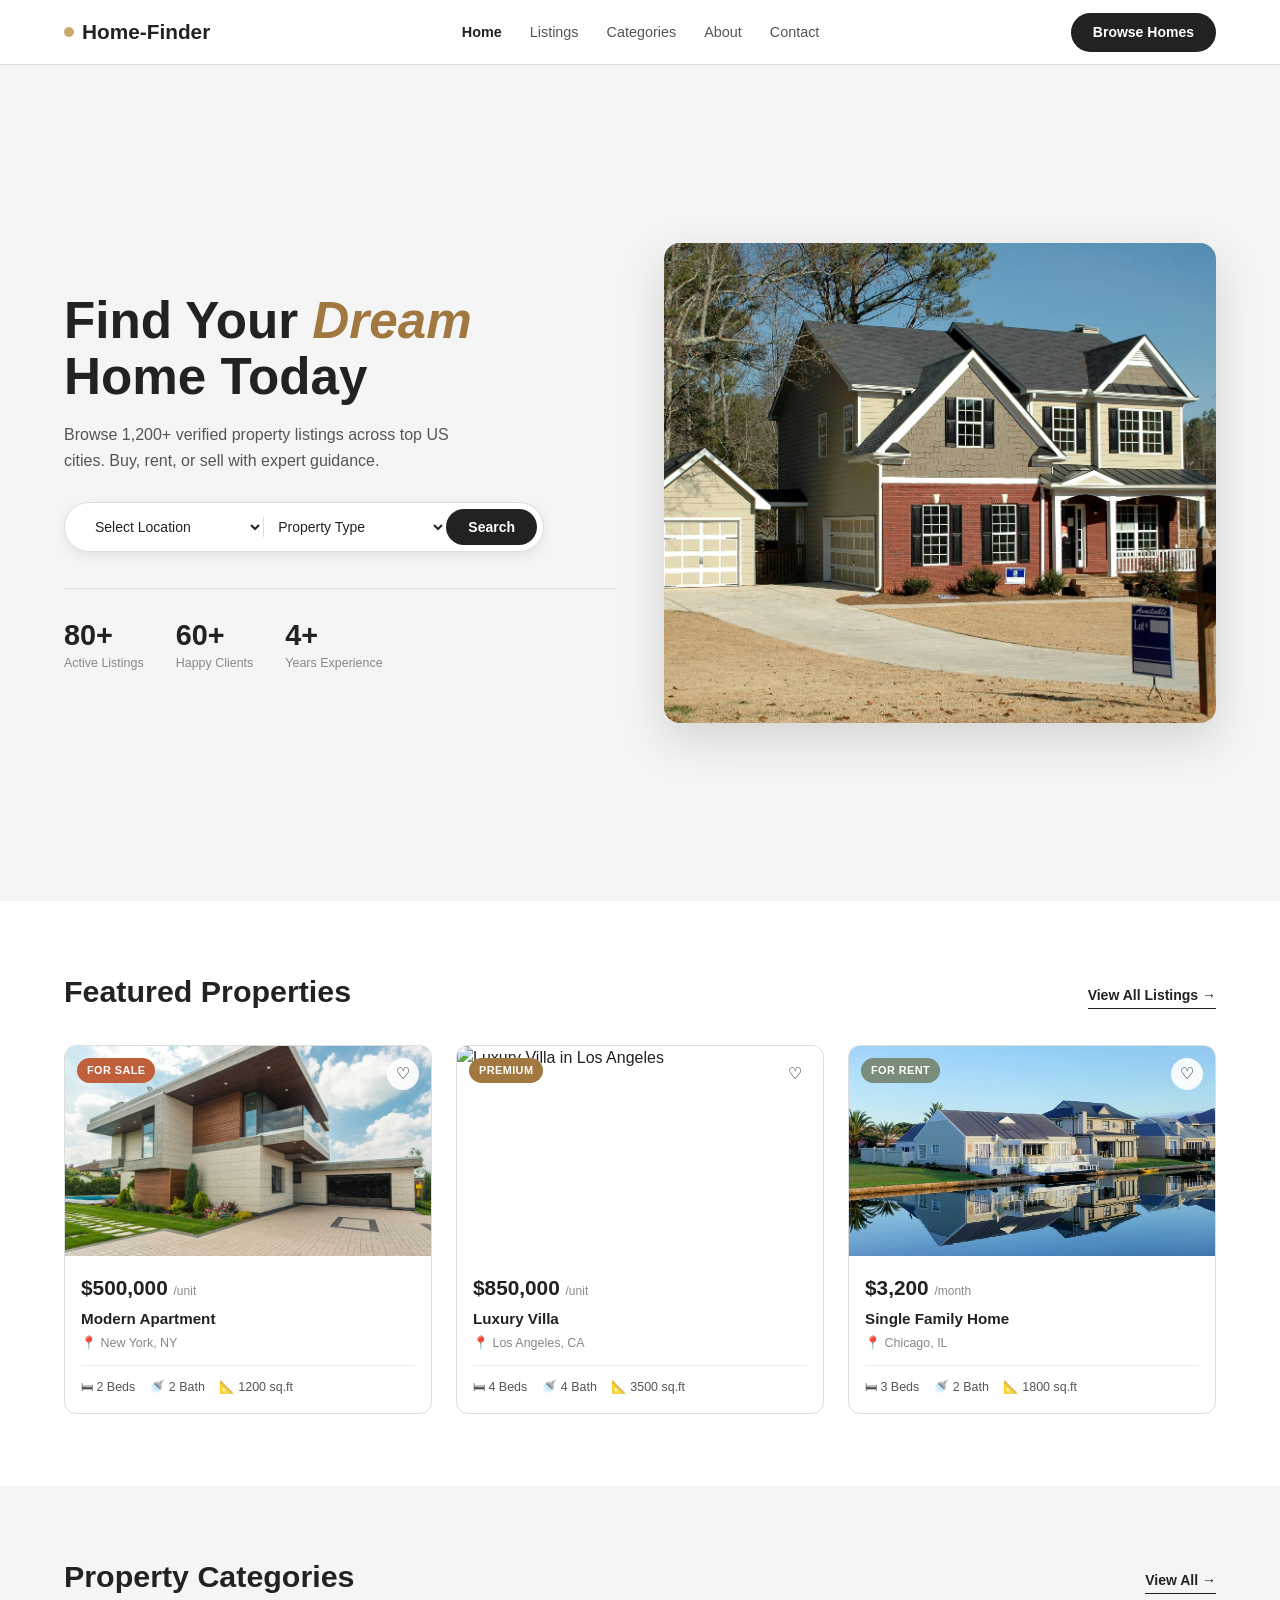
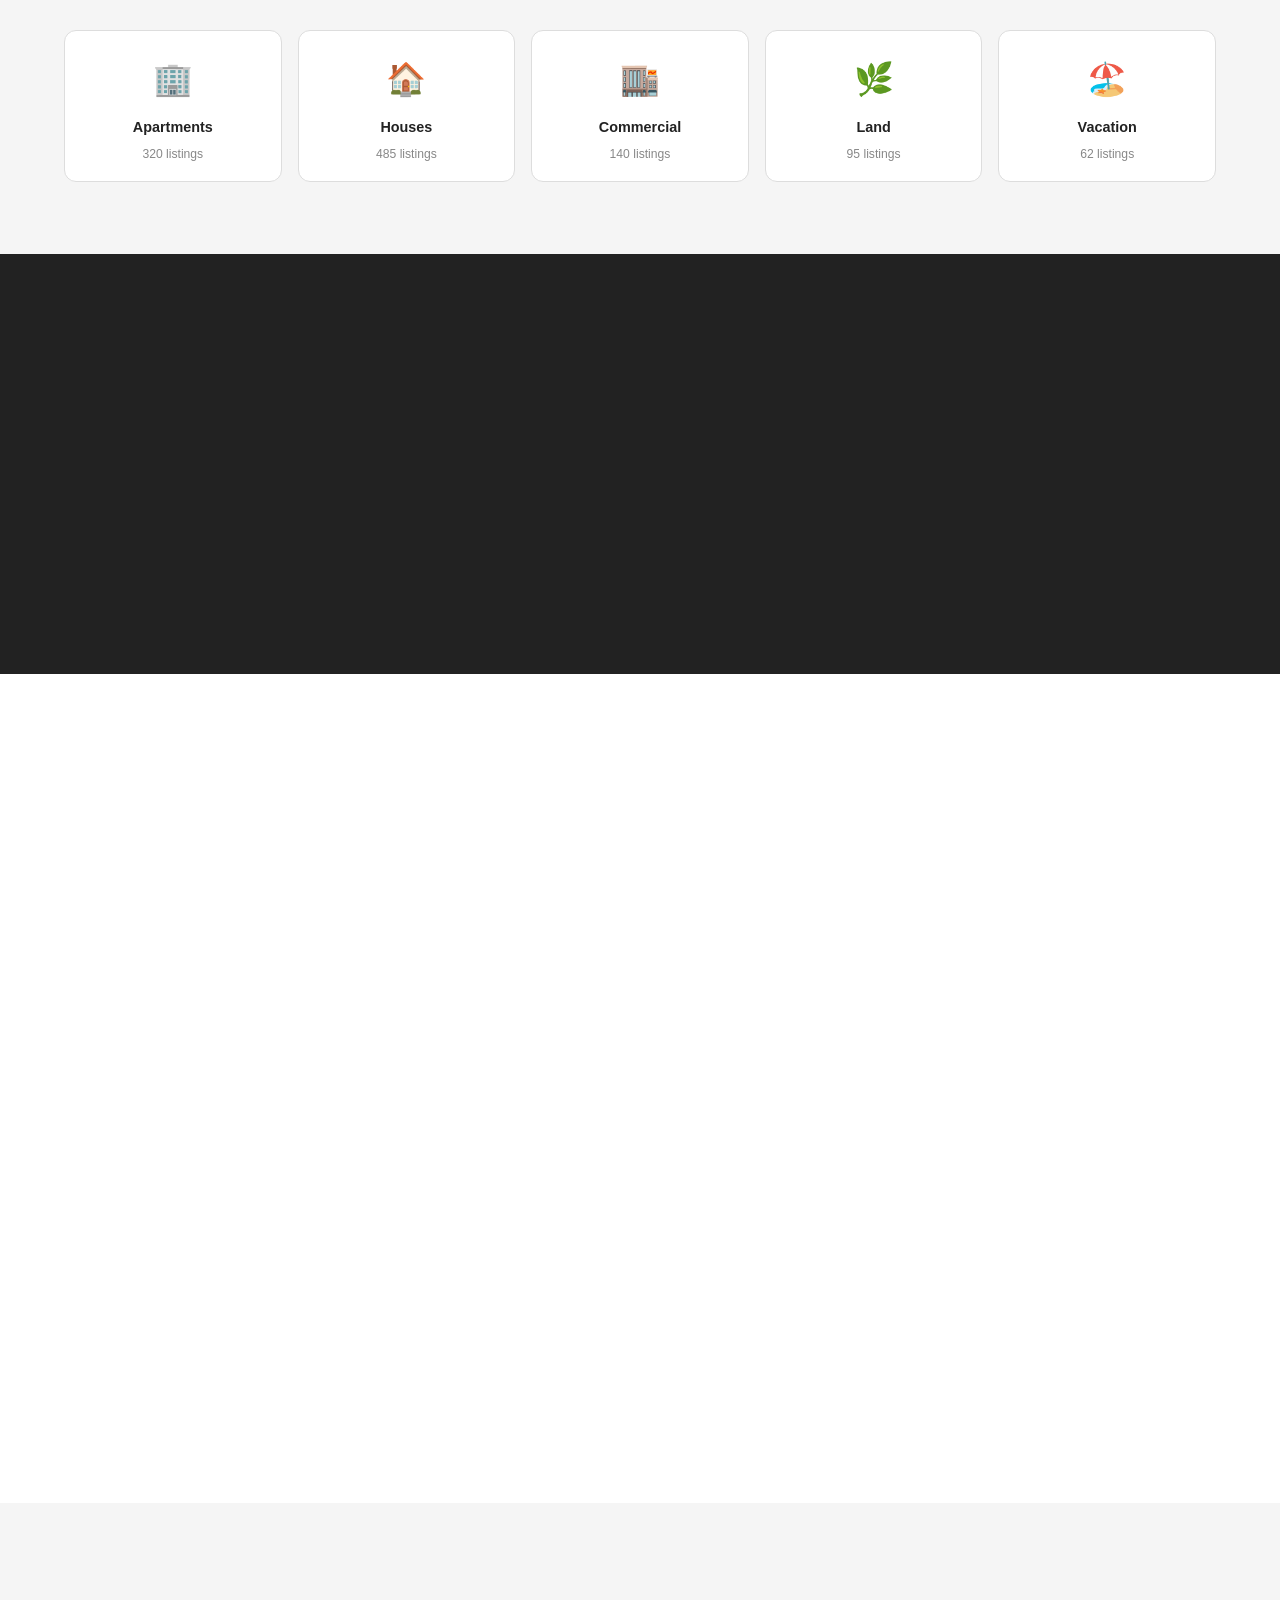
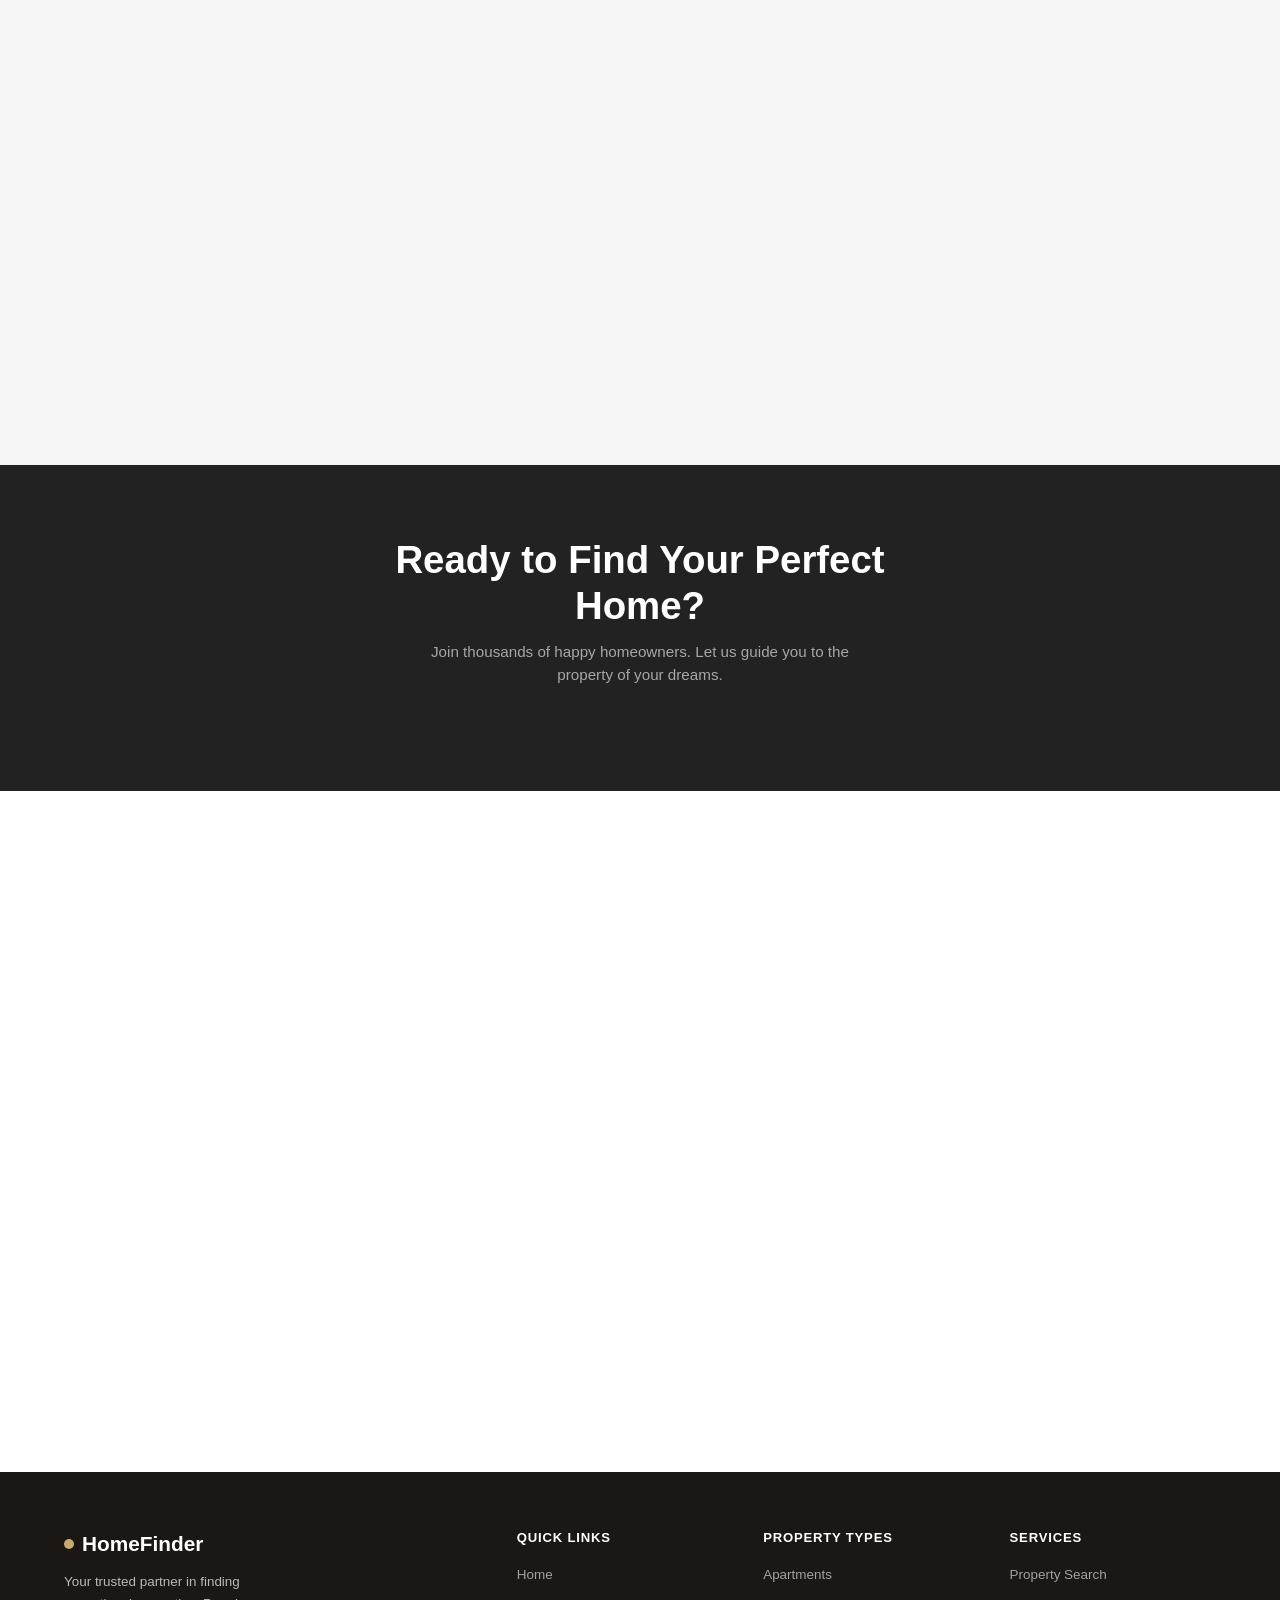
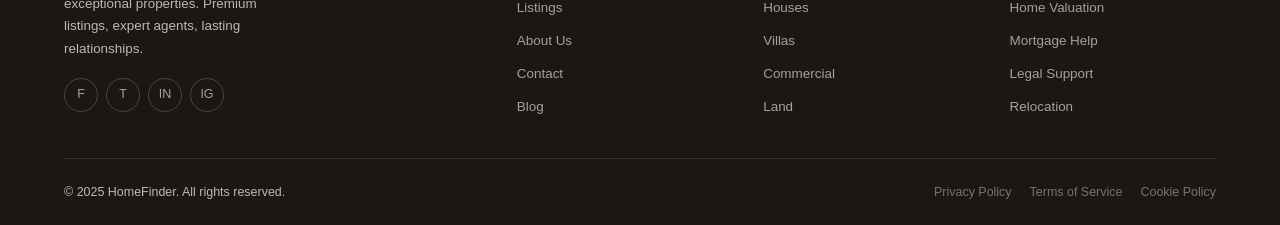
==== commit 1dc94fa5: "update code" ====
--- a/index.html
+++ b/index.html
@@ -1,502 +1,367 @@
 <!DOCTYPE html>
 <html lang="en">
-
 <head>
-  <meta charset="UTF-8">
-  <meta name="viewport" content="width=device-width, initial-scale=1.0">
-
-  <!-- SEO Meta Tags -->
-  <title>Home-Finder</title>
-  <meta name="description"
-    content="NestFinder helps you find, buy, rent, or sell properties. Browse 1,200+ curated real estate listings in top US cities with expert agents ready to help.">
-  <meta name="keywords"
-    content="real estate, homes for sale, apartments, property listings, buy home, rent home, NestFinder">
-  <meta name="author" content="NestFinder">
-  <meta name="robots" content="index, follow">
-
-  <!-- Open Graph (Social Sharing) -->
-  <meta property="og:title" content="NestFinder — Find Your Dream Home">
-  <meta property="og:description" content="Browse 1,200+ real estate listings. Buy, rent, or sell with trusted agents.">
-  <meta property="og:type" content="website">
-  <meta property="og:url" content="https://www.nestfinder.com">
-
-  <!-- Canonical -->
-  <link rel="canonical" href="https://www.nestfinder.com">
-
-  <!-- Stylesheet -->
-  <link rel="stylesheet" href="style.css">
+<meta charset="UTF-8">
+<meta name="viewport" content="width=device-width,initial-scale=1">
+<title>Home-Finder</title>
+<meta name="description" content="homeFinder helps you find, buy, rent, or sell properties. Browse 1,200+ curated real estate listings in top US cities with expert agents ready to help.">
+<meta name="keywords" content="real estate, homes for sale, apartments, property listings, buy home, rent home, HomeFinder">
+<meta name="author" content="HomeFinder">
+<meta name="robots" content="index,follow">
+<meta property="og:title" content="HomeFinder — Find Your Dream Home">
+<meta property="og:description" content="Browse 1,200+ real estate listings. Buy, rent, or sell with trusted agents.">
+<meta property="og:type" content="website">
+<link rel="icon" type="image/png" sizes="32x32" href="/favicon-32x32.png">
+<link rel="stylesheet" href="style.css">
 </head>
-
 <body>
 
-  <!-- ── MOBILE MENU ── -->
-  <div class="mobile-menu" id="mobileMenu" role="dialog" aria-label="Mobile navigation">
-    <button class="mobile-close" onclick="toggleMenu()" aria-label="Close menu">✕</button>
-    <nav>
-      <a href="#" onclick="toggleMenu()">Home</a>
-      <a href="#featured" onclick="toggleMenu()">Listings</a>
-      <a href="#categories" onclick="toggleMenu()">Categories</a>
-      <a href="#about" onclick="toggleMenu()">About</a>
-      <a href="#contact" onclick="toggleMenu()">Contact</a>
+<!-- MOBILE MENU -->
+<div class="mobile-menu" id="mobileMenu" role="dialog" aria-label="Mobile navigation">
+  <button class="mobile-close" onclick="toggleMenu()" aria-label="Close menu">✕</button>
+  <nav>
+    <a href="#" onclick="toggleMenu()">Home</a>
+    <a href="#featured" onclick="toggleMenu()">Listings</a>
+    <a href="#categories" onclick="toggleMenu()">Categories</a>
+    <a href="#about" onclick="toggleMenu()">About</a>
+    <a href="#contact" onclick="toggleMenu()">Contact</a>
+  </nav>
+</div>
+
+<!-- HEADER -->
+<header>
+  <nav id="navbar" aria-label="Main navigation">
+    <a href="#" class="logo" aria-label="HomeFinder Home">
+      <div class="logo-dot"></div> Home-Finder
+    </a>
+    <ul class="nav-links">
+      <li><a href="#" class="active" aria-current="page">Home</a></li>
+      <li><a href="#featured">Listings</a></li>
+      <li><a href="#categories">Categories</a></li>
+      <li><a href="#about">About</a></li>
+      <li><a href="#contact">Contact</a></li>
+    </ul>
+    <div class="nav-actions">
+      <a href="#featured" class="btn-primary">Browse Homes</a>
+      <button class="hamburger" onclick="toggleMenu()" aria-label="Open menu" aria-expanded="false">
+        <span></span><span></span><span></span>
+      </button>
+    </div>
+  </nav>
+</header>
+
+<main>
+
+  <!-- HERO -->
+  <section class="hero" id="hero" aria-label="Hero section">
+    <div class="hero-content">
+      <h1>Find Your <em>Dream</em> Home Today</h1>
+      <p class="hero-sub">Browse 1,200+ verified property listings across top US cities. Buy, rent, or sell with expert guidance.</p>
+      <div class="search-bar" role="search">
+        <select aria-label="Select location">
+          <option value="">Select Location</option>
+          <option value="new-york">New York, NY</option>
+          <option value="los-angeles">Los Angeles, CA</option>
+          <option value="chicago">Chicago, IL</option>
+          <option value="miami">Miami, FL</option>
+        </select>
+        <div class="divider"></div>
+        <select aria-label="Select property type">
+          <option value="">Property Type</option>
+          <option value="apartment">Apartment</option>
+          <option value="house">House</option>
+          <option value="villa">Villa</option>
+          <option value="commercial">Commercial</option>
+        </select>
+        <button onclick="handleSearch()" type="button">Search</button>
+      </div>
+      <div class="hero-stats" aria-label="Statistics">
+        <div class="stat"><strong class="stat-num" data-target="1200">0</strong><span class="stat-label">Active Listings</span></div>
+        <div class="stat"><strong class="stat-num" data-target="850">0</strong><span class="stat-label">Happy Clients</span></div>
+        <div class="stat"><strong class="stat-num" data-target="10">0</strong><span class="stat-label">Years Experience</span></div>
+      </div>
+    </div>
+    <div class="hero-visual" aria-hidden="true">
+      <img src="4.jpg" alt="Modern dream home exterior" width="800" height="520" loading="eager">
+    </div>
+  </section>
+
+  <!-- FEATURED PROPERTIES -->
+  <section class="featured" id="featured" aria-labelledby="featured-heading">
+    <div class="section-header reveal">
+      <h2 id="featured-heading">Featured Properties</h2>
+      <a href="#" class="view-all">View All Listings →</a>
+    </div>
+    <div class="properties-grid">
+
+      <article class="prop-card reveal reveal-delay-1">
+        <div class="prop-image">
+          <img src="2.jpg" alt="Modern Apartment in New York" width="600" height="220" loading="lazy">
+          <span class="prop-badge sale">For Sale</span>
+          <button class="prop-fav" onclick="toggleFav(this)" aria-label="Add to wishlist">♡</button>
+        </div>
+        <div class="prop-body">
+          <p class="prop-price">$500,000 <span>/unit</span></p>
+          <h3 class="prop-name">Modern Apartment</h3>
+          <p class="prop-loc">📍 New York, NY</p>
+          <ul class="prop-specs" aria-label="Property details">
+            <li>🛏 2 Beds</li><li>🚿 2 Bath</li><li>📐 1200 sq.ft</li>
+          </ul>
+        </div>
+      </article>
+
+      <article class="prop-card reveal reveal-delay-2">
+        <div class="prop-image">
+          <img src="1.jpg" alt="Luxury Villa in Los Angeles" width="600" height="220" loading="lazy">
+          <span class="prop-badge premium">Premium</span>
+          <button class="prop-fav" onclick="toggleFav(this)" aria-label="Add to wishlist">♡</button>
+        </div>
+        <div class="prop-body">
+          <p class="prop-price">$850,000 <span>/unit</span></p>
+          <h3 class="prop-name">Luxury Villa</h3>
+          <p class="prop-loc">📍 Los Angeles, CA</p>
+          <ul class="prop-specs" aria-label="Property details">
+            <li>🛏 4 Beds</li><li>🚿 4 Bath</li><li>📐 3500 sq.ft</li>
+          </ul>
+        </div>
+      </article>
+
+      <article class="prop-card reveal reveal-delay-3">
+        <div class="prop-image">
+          <img src="3.jpg" alt="Single Family Home in Chicago" width="600" height="220" loading="lazy">
+          <span class="prop-badge rent">For Rent</span>
+          <button class="prop-fav" onclick="toggleFav(this)" aria-label="Add to wishlist">♡</button>
+        </div>
+        <div class="prop-body">
+          <p class="prop-price">$3,200 <span>/month</span></p>
+          <h3 class="prop-name">Single Family Home</h3>
+          <p class="prop-loc">📍 Chicago, IL</p>
+          <ul class="prop-specs" aria-label="Property details">
+            <li>🛏 3 Beds</li><li>🚿 2 Bath</li><li>📐 1800 sq.ft</li>
+          </ul>
+        </div>
+      </article>
+
+    </div>
+  </section>
+
+  <!-- CATEGORIES -->
+  <section id="categories" aria-labelledby="categories-heading">
+    <div class="section-header reveal">
+      <h2 id="categories-heading">Property Categories</h2>
+      <a href="#" class="view-all">View All →</a>
+    </div>
+    <div class="categories-grid">
+      <a href="#" class="cat-card reveal reveal-delay-1"><div class="cat-icon">🏢</div><strong class="cat-name">Apartments</strong><span class="cat-count">320 listings</span></a>
+      <a href="#" class="cat-card reveal reveal-delay-2"><div class="cat-icon">🏠</div><strong class="cat-name">Houses</strong><span class="cat-count">485 listings</span></a>
+      <a href="#" class="cat-card reveal reveal-delay-3"><div class="cat-icon">🏬</div><strong class="cat-name">Commercial</strong><span class="cat-count">140 listings</span></a>
+      <a href="#" class="cat-card reveal reveal-delay-4"><div class="cat-icon">🌿</div><strong class="cat-name">Land</strong><span class="cat-count">95 listings</span></a>
+      <a href="#" class="cat-card reveal reveal-delay-4"><div class="cat-icon">🏖️</div><strong class="cat-name">Vacation</strong><span class="cat-count">62 listings</span></a>
+    </div>
+  </section>
+
+  <!-- WHY CHOOSE US -->
+  <section class="why" aria-labelledby="why-heading">
+    <div class="section-header reveal">
+      <h2 id="why-heading">Why Choose Home-Finder</h2>
+    </div>
+    <div class="why-grid">
+      <div class="why-card reveal reveal-delay-1"><div class="why-icon">🤝</div><h3 class="why-title">Trusted Agents</h3><p class="why-text">Verified, experienced agents dedicated to finding your perfect home with honesty and expertise.</p></div>
+      <div class="why-card reveal reveal-delay-2"><div class="why-icon">🗺️</div><h3 class="why-title">Wide Range</h3><p class="why-text">From city apartments to countryside villas — over 1,200 curated listings in prime locations.</p></div>
+      <div class="why-card reveal reveal-delay-3"><div class="why-icon">💡</div><h3 class="why-title">Expert Guidance</h3><p class="why-text">Step-by-step guidance through buying, renting, or selling — making real estate effortless.</p></div>
+      <div class="why-card reveal reveal-delay-4"><div class="why-icon">📞</div><h3 class="why-title">24/7 Support</h3><p class="why-text">Our team is always available to answer questions, schedule viewings, and support your journey.</p></div>
+    </div>
+  </section>
+
+  <!-- AGENT -->
+  <section class="agent-section" id="about" aria-labelledby="agent-heading">
+    <div class="agent-grid">
+      <div class="agent-image-wrap reveal">
+        <img src="business.jpg" alt="John Smith — Licensed Real Estate Agent" width="400" height="500" loading="lazy">
+      </div>
+      <div class="agent-content reveal reveal-delay-2">
+        <h2 id="agent-heading">John Smith</h2>
+        <p class="agent-role">Licensed Real Estate Agent &amp; Senior Advisor</p>
+        <p class="agent-bio">With over a decade of experience in luxury and residential real estate, John has helped more than 850 families find their perfect home. His deep market knowledge and personalized approach set him apart from the rest.</p>
+        <div class="agent-skills">
+          <span>Luxury Properties</span>
+          <span>First-Time Buyers</span>
+          <span>Investment</span>
+          <span>Market Analysis</span>
+          <span>Negotiation</span>
+        </div>
+        <div class="agent-actions">
+          <button class="btn-primary" onclick="scrollToContact()">Contact John</button>
+          <a href="#featured" class="btn-outline">View Listings</a>
+        </div>
+      </div>
+    </div>
+  </section>
+
+  <!-- TESTIMONIALS -->
+  <section class="testimonials" aria-labelledby="testi-heading">
+    <div class="section-header reveal">
+      <div>
+        <p class="section-label">Client Stories</p>
+        <h2 id="testi-heading">What Our Clients Say</h2>
+      </div>
+      <a href="#" class="view-all">All Reviews →</a>
+    </div>
+    <div class="testi-grid">
+
+      <blockquote class="testi-card reveal reveal-delay-1">
+        <p class="testi-stars" aria-label="5 out of 5 stars">★★★★★</p>
+        <p class="testi-text">Home-Finder made our home search incredibly smooth. John was attentive and found us a property that exceeded our expectations within budget.</p>
+        <footer class="testi-author">
+          <img src="person1.jpg" alt="Sarah Mitchell" width="44" height="44" class="testi-avatar" loading="lazy">
+          <div><cite class="testi-name">Sarah Mitchell</cite><p class="testi-loc">Bought in Brooklyn, NY</p></div>
+        </footer>
+      </blockquote>
+
+      <blockquote class="testi-card reveal reveal-delay-2">
+        <p class="testi-stars" aria-label="5 out of 5 stars">★★★★★</p>
+        <p class="testi-text">Outstanding experience from start to finish. The team was professional and genuinely cared about finding us the right investment property.</p>
+        <footer class="testi-author">
+          <img src="person3.jpg" alt="James Rodriguez" width="44" height="44" class="testi-avatar" loading="lazy">
+          <div><cite class="testi-name">James Rodriguez</cite><p class="testi-loc">Invested in Miami, FL</p></div>
+        </footer>
+      </blockquote>
+
+      <blockquote class="testi-card reveal reveal-delay-3">
+        <p class="testi-stars" aria-label="4 out of 5 stars">★★★★☆</p>
+        <p class="testi-text">As first-time buyers we were nervous, but HomeFinder guided us every step of the way. We found our dream home in just three weeks!</p>
+        <footer class="testi-author">
+          <img src="person2.jpg" alt="Emily and Tom Chen" width="44" height="44" class="testi-avatar" loading="lazy">
+          <div><cite class="testi-name">Emily &amp; Tom Chen</cite><p class="testi-loc">Bought in Austin, TX</p></div>
+        </footer>
+      </blockquote>
+
+    </div>
+  </section>
+
+  <!-- CTA -->
+  <section class="cta-section" aria-labelledby="cta-heading">
+    <h2 id="cta-heading">Ready to Find Your Perfect Home?</h2>
+    <p>Join thousands of happy homeowners. Let us guide you to the property of your dreams.</p>
+  </section>
+
+  <!-- CONTACT -->
+  <section class="contact-section" id="contact" aria-labelledby="contact-heading">
+    <div class="section-header reveal">
+      <h2 id="contact-heading">Contact Us</h2>
+    </div>
+    <div class="contact-grid">
+
+      <div class="contact-info reveal">
+        <p>Whether you're looking to buy, sell, or rent — our expert agents are here to help every step of the way.</p>
+        <address>
+          <div class="contact-item">
+            <span class="contact-icon">📍</span>
+            <div><small>Address</small><strong>India New Delhi (Dwarka)</strong></div>
+          </div>
+          <div class="contact-item">
+            <span class="contact-icon">📞</span>
+            <div><small>Phone</small><strong><a href="tel:+919319376656">+91 9319376656</a></strong></div>
+          </div>
+          <div class="contact-item">
+            <span class="contact-icon">✉️</span>
+            <div><small>Email</small><strong><a href="mailto:tanveersinghh85446@gmail.com">tanveersinghh85446@gmail.com</a></strong></div>
+          </div>
+        </address>
+      </div>
+
+      <div class="contact-form reveal reveal-delay-2">
+        <div class="form-row">
+          <div class="form-group">
+            <label for="name">Name</label>
+            <input type="text" id="name" placeholder="Name" autocomplete="name">
+          </div>
+          <div class="form-group">
+            <label for="email">Email Address</label>
+            <input type="email" id="email" placeholder="you@email.com" autocomplete="email">
+          </div>
+        </div>
+        <div class="form-group">
+          <label for="phone">Phone</label>
+          <input type="tel" id="phone" placeholder="+91 000-000-0000" autocomplete="tel">
+        </div>
+        <div class="form-group">
+          <label for="interest">Interested In</label>
+          <select id="interest">
+            <option value="buy">Buying a Property</option>
+            <option value="rent">Renting a Property</option>
+            <option value="sell">Selling a Property</option>
+            <option value="invest">Investment Advice</option>
+          </select>
+        </div>
+        <div class="form-group">
+          <label for="message">Your Message</label>
+          <textarea id="message" placeholder="Tell us about your property needs..."></textarea>
+        </div>
+        <button class="form-submit" type="button" onclick="handleFormSubmit(event)">Send Message →</button>
+      </div>
+
+    </div>
+  </section>
+
+</main>
+
+<!-- FOOTER -->
+<footer aria-label="Site footer">
+  <div class="footer-top">
+    <div class="footer-brand">
+      <a href="#" class="logo" aria-label="HomeFinder Home">
+        <div class="logo-dot"></div> HomeFinder
+      </a>
+      <p>Your trusted partner in finding exceptional properties. Premium listings, expert agents, lasting relationships.</p>
+      <div class="social-links" aria-label="Social media links">
+        <a href="#" class="social-link" aria-label="Facebook">F</a>
+        <a href="#" class="social-link" aria-label="Twitter">T</a>
+        <a href="#" class="social-link" aria-label="LinkedIn">IN</a>
+        <a href="#" class="social-link" aria-label="Instagram">IG</a>
+      </div>
+    </div>
+    <nav class="footer-col" aria-label="Quick links">
+      <h4>Quick Links</h4>
+      <ul>
+        <li><a href="#">Home</a></li>
+        <li><a href="#featured">Listings</a></li>
+        <li><a href="#about">About Us</a></li>
+        <li><a href="#contact">Contact</a></li>
+        <li><a href="#">Blog</a></li>
+      </ul>
+    </nav>
+    <nav class="footer-col" aria-label="Property types">
+      <h4>Property Types</h4>
+      <ul>
+        <li><a href="#">Apartments</a></li>
+        <li><a href="#">Houses</a></li>
+        <li><a href="#">Villas</a></li>
+        <li><a href="#">Commercial</a></li>
+        <li><a href="#">Land</a></li>
+      </ul>
+    </nav>
+    <nav class="footer-col" aria-label="Services">
+      <h4>Services</h4>
+      <ul>
+        <li><a href="#">Property Search</a></li>
+        <li><a href="#">Home Valuation</a></li>
+        <li><a href="#">Mortgage Help</a></li>
+        <li><a href="#">Legal Support</a></li>
+        <li><a href="#">Relocation</a></li>
+      </ul>
     </nav>
   </div>
-
-  <!-- ── HEADER / NAV ── -->
-  <header>
-    <nav id="navbar" aria-label="Main navigation">
-      <a href="#" class="logo" aria-label="NestFinder Home">
-        <div class="logo-dot"></div> Home-Finder
-      </a>
-
-      <ul class="nav-links">
-        <li><a href="#" class="active" aria-current="page">Home</a></li>
-        <li><a href="#featured">Listings</a></li>
-        <li><a href="#categories">Categories</a></li>
-        <li><a href="#about">About</a></li>
-        <li><a href="#contact">Contact</a></li>
-      </ul>
-
-      <div class="nav-actions">
-        <a href="#featured" class="btn-primary">Browse Homes</a>
-        <button class="hamburger" onclick="toggleMenu()" aria-label="Open menu" aria-expanded="false">
-          <span></span><span></span><span></span>
-        </button>
-      </div>
+  <div class="footer-bottom">
+    <p>© 2025 HomeFinder. All rights reserved.</p>
+    <nav aria-label="Legal links">
+      <a href="#">Privacy Policy</a>
+      <a href="#">Terms of Service</a>
+      <a href="#">Cookie Policy</a>
     </nav>
-  </header>
-
-  <!-- ── HERO ── -->
-  <main>
-    <section class="hero" id="hero" aria-label="Hero section">
-      <div class="hero-content">
-        <p class="hero-badge">Premium Real Estate</p>
-        <h1>Find Your <em>Dream</em> Home Today</h1>
-        <p class="hero-sub">Browse 1,200+ verified property listings across top US cities. Buy, rent, or sell with
-          expert guidance.</p>
-
-        <div class="search-bar" role="search">
-          <select aria-label="Select location">
-            <option value="">Select Location</option>
-            <option value="new-york">New York, NY</option>
-            <option value="los-angeles">Los Angeles, CA</option>
-            <option value="chicago">Chicago, IL</option>
-            <option value="miami">Miami, FL</option>
-          </select>
-          <div class="divider"></div>
-          <select aria-label="Select property type">
-            <option value="">Property Type</option>
-            <option value="apartment">Apartment</option>
-            <option value="house">House</option>
-            <option value="villa">Villa</option>
-            <option value="commercial">Commercial</option>
-          </select>
-          <button onclick="handleSearch()" type="button">Search</button>
-        </div>
-
-        <div class="hero-stats" aria-label="Statistics">
-          <div class="stat">
-            <strong class="stat-num" data-target="1200">0</strong>
-            <span class="stat-label">Active Listings</span>
-          </div>
-          <div class="stat">
-            <strong class="stat-num" data-target="850">0</strong>
-            <span class="stat-label">Happy Clients</span>
-          </div>
-          <div class="stat">
-            <strong class="stat-num" data-target="10">0</strong>
-            <span class="stat-label">Years Experience</span>
-          </div>
-        </div>
-      </div>
-
-      <div class="hero-visual" aria-hidden="true">
-        <img src="4.jpg" alt="Modern dream home exterior" width="800" height="520" loading="eager">
-        <div class="hero-chip chip-light">
-          <span>🏡</span>
-          <div>
-            <small>New Listing</small>
-            <strong>$1.2M Villa</strong>
-          </div>
-        </div>
-        <div class="hero-chip chip-dark">
-          <small>Properties Sold</small>
-          <strong>850+</strong>
-        </div>
-      </div>
-    </section>
-
-    <!-- ── FEATURED PROPERTIES ── -->
-    <section class="featured" id="featured" aria-labelledby="featured-heading">
-      <div class="section-header reveal">
-        <div>
-          <p class="section-label">Curated Selection</p>
-          <h2 id="featured-heading">Featured Properties</h2>
-        </div>
-        <a href="#" class="view-all">View All Listings →</a>
-      </div>
-
-      <div class="properties-grid">
-
-        <article class="prop-card reveal reveal-delay-1">
-          <div class="prop-image">
-            <img src="2.jpg" alt="Modern Apartment in New York" width="600" height="220" loading="lazy">
-            <span class="prop-badge sale">For Sale</span>
-            <button class="prop-fav" onclick="toggleFav(this)" aria-label="Add to wishlist">♡</button>
-          </div>
-          <div class="prop-body">
-            <p class="prop-price">$500,000 <span>/unit</span></p>
-            <h3 class="prop-name">Modern Apartment</h3>
-            <p class="prop-loc">📍 New York, NY</p>
-            <ul class="prop-specs" aria-label="Property details">
-              <li>🛏 2 Beds</li>
-              <li>🚿 2 Bath</li>
-              <li>📐 1200 sq.ft</li>
-            </ul>
-          </div>
-        </article>
-
-        <article class="prop-card reveal reveal-delay-2">
-          <div class="prop-image">
-            <img src="1.jpg"
-              alt="Luxury Villa in Los Angeles" width="600" height="220" loading="lazy">
-            <span class="prop-badge premium">Premium</span>
-            <button class="prop-fav" onclick="toggleFav(this)" aria-label="Add to wishlist">♡</button>
-          </div>
-          <div class="prop-body">
-            <p class="prop-price">$850,000 <span>/unit</span></p>
-            <h3 class="prop-name">Luxury Villa</h3>
-            <p class="prop-loc">📍 Los Angeles, CA</p>
-            <ul class="prop-specs" aria-label="Property details">
-              <li>🛏 4 Beds</li>
-              <li>🚿 4 Bath</li>
-              <li>📐 3500 sq.ft</li>
-            </ul>
-          </div>
-        </article>
-
-        <article class="prop-card reveal reveal-delay-3">
-          <div class="prop-image">
-            <img src="3.jpg"
-              alt="Single Family Home in Chicago" width="600" height="220" loading="lazy">
-            <span class="prop-badge rent">For Rent</span>
-            <button class="prop-fav" onclick="toggleFav(this)" aria-label="Add to wishlist">♡</button>
-          </div>
-          <div class="prop-body">
-            <p class="prop-price">$3,200 <span>/month</span></p>
-            <h3 class="prop-name">Single Family Home</h3>
-            <p class="prop-loc">📍 Chicago, IL</p>
-            <ul class="prop-specs" aria-label="Property details">
-              <li>🛏 3 Beds</li>
-              <li>🚿 2 Bath</li>
-              <li>📐 1800 sq.ft</li>
-            </ul>
-          </div>
-        </article>
-
-      </div>
-    </section>
-
-    <!-- ── CATEGORIES ── -->
-    <section id="categories" aria-labelledby="categories-heading">
-      <div class="section-header reveal">
-        <div>
-          <p class="section-label">Browse By Type</p>
-          <h2 id="categories-heading">Property Categories</h2>
-        </div>
-        <a href="#" class="view-all">View All →</a>
-      </div>
-      <div class="categories-grid">
-        <a href="#" class="cat-card reveal reveal-delay-1">
-          <div class="cat-icon">🏢</div>
-          <strong class="cat-name">Apartments</strong>
-          <span class="cat-count">320 listings</span>
-        </a>
-        <a href="#" class="cat-card reveal reveal-delay-2">
-          <div class="cat-icon">🏠</div>
-          <strong class="cat-name">Houses</strong>
-          <span class="cat-count">485 listings</span>
-        </a>
-        <a href="#" class="cat-card reveal reveal-delay-3">
-          <div class="cat-icon">🏬</div>
-          <strong class="cat-name">Commercial</strong>
-          <span class="cat-count">140 listings</span>
-        </a>
-        <a href="#" class="cat-card reveal reveal-delay-4">
-          <div class="cat-icon">🌿</div>
-          <strong class="cat-name">Land</strong>
-          <span class="cat-count">95 listings</span>
-        </a>
-        <a href="#" class="cat-card reveal reveal-delay-4">
-          <div class="cat-icon">🏖️</div>
-          <strong class="cat-name">Vacation</strong>
-          <span class="cat-count">62 listings</span>
-        </a>
-      </div>
-    </section>
-
-    <!-- ── WHY CHOOSE US ── -->
-    <section class="why" aria-labelledby="why-heading">
-      <div class="section-header reveal">
-        <div>
-          <p class="section-label">Our Promise</p>
-          <h2 id="why-heading">Why Choose NestFinder</h2>
-        </div>
-      </div>
-      <div class="why-grid">
-        <div class="why-card reveal reveal-delay-1">
-          <div class="why-icon">🤝</div>
-          <h3 class="why-title">Trusted Agents</h3>
-          <p class="why-text">Verified, experienced agents dedicated to finding your perfect home with honesty and
-            expertise.</p>
-        </div>
-        <div class="why-card reveal reveal-delay-2">
-          <div class="why-icon">🗺️</div>
-          <h3 class="why-title">Wide Range</h3>
-          <p class="why-text">From city apartments to countryside villas — over 1,200 curated listings in prime
-            locations.</p>
-        </div>
-        <div class="why-card reveal reveal-delay-3">
-          <div class="why-icon">💡</div>
-          <h3 class="why-title">Expert Guidance</h3>
-          <p class="why-text">Step-by-step guidance through buying, renting, or selling — making real estate effortless.
-          </p>
-        </div>
-        <div class="why-card reveal reveal-delay-4">
-          <div class="why-icon">📞</div>
-          <h3 class="why-title">24/7 Support</h3>
-          <p class="why-text">Our team is always available to answer questions, schedule viewings, and support your
-            journey.</p>
-        </div>
-      </div>
-    </section>
-
-    <!-- ── AGENT ── -->
-    <section class="agent-section" id="about" aria-labelledby="agent-heading">
-      <div class="agent-grid">
-        <div class="agent-image-wrap reveal">
-          <img src="business.jpg" alt="John Smith — Licensed Real Estate Agent" width="400" height="500" loading="lazy">
-          <div class="agent-badge">10+ Years Experience</div>
-        </div>
-        <div class="agent-content reveal reveal-delay-2">
-          <p class="section-label">Our Top Agent</p>
-          <h2 id="agent-heading">John Smith</h2>
-          <p class="agent-role">Licensed Real Estate Agent &amp; Senior Advisor</p>
-          <p class="agent-bio">With over a decade of experience in luxury and residential real estate, John has helped
-            more than 850 families find their perfect home. His deep market knowledge and personalized approach set him
-            apart from the rest.</p>
-          <div class="agent-skills">
-            <span>Luxury Properties</span>
-            <span>First-Time Buyers</span>
-            <span>Investment</span>
-            <span>Market Analysis</span>
-            <span>Negotiation</span>
-          </div>
-          <div class="agent-actions">
-            <button class="btn-primary" onclick="scrollToContact()">Contact John</button>
-            <a href="#featured" class="btn-outline">View Listings</a>
-          </div>
-        </div>
-      </div>
-    </section>
-
-    <!-- ── TESTIMONIALS ── -->
-    <section class="testimonials" aria-labelledby="testi-heading">
-      <div class="section-header reveal">
-        <div>
-          <p class="section-label">Client Stories</p>
-          <h2 id="testi-heading">What Our Clients Say</h2>
-        </div>
-        <a href="#" class="view-all">All Reviews →</a>
-      </div>
-      <div class="testi-grid">
-
-        <blockquote class="testi-card reveal reveal-delay-1">
-          <p class="testi-stars" aria-label="5 out of 5 stars">★★★★★</p>
-          <p class="testi-text">NestFinder made our home search incredibly smooth. John was attentive and found us a
-            property that exceeded our expectations within budget.</p>
-          <footer class="testi-author">
-            <img src="person1.jpg" alt="Sarah Mitchell" width="44" height="44" class="testi-avatar" loading="lazy">
-            <div>
-              <cite class="testi-name">Sarah Mitchell</cite>
-              <p class="testi-loc">Bought in Brooklyn, NY</p>
-            </div>
-          </footer>
-        </blockquote>
-
-        <blockquote class="testi-card reveal reveal-delay-2">
-          <p class="testi-stars" aria-label="5 out of 5 stars">★★★★★</p>
-          <p class="testi-text">Outstanding experience from start to finish. The team was professional and genuinely
-            cared about finding us the right investment property.</p>
-          <footer class="testi-author">
-            <img src="person3.jpg" alt="James Rodriguez" width="44" height="44" class="testi-avatar" loading="lazy">
-            <div>
-              <cite class="testi-name">James Rodriguez</cite>
-              <p class="testi-loc">Invested in Miami, FL</p>
-            </div>
-          </footer>
-        </blockquote>
-
-        <blockquote class="testi-card reveal reveal-delay-3">
-          <p class="testi-stars" aria-label="4 out of 5 stars">★★★★☆</p>
-          <p class="testi-text">As first-time buyers we were nervous, but NestFinder guided us every step of the way. We
-            found our dream home in just three weeks!</p>
-          <footer class="testi-author">
-            <img src="person2.jpg"
-              alt="Emily and Tom Chen" width="44" height="44" class="testi-avatar" loading="lazy">
-            <div>
-              <cite class="testi-name">Emily &amp; Tom Chen</cite>
-              <p class="testi-loc">Bought in Austin, TX</p>
-            </div>
-          </footer>
-        </blockquote>
-
-      </div>
-    </section>
-
-    <!-- ── CTA ── -->
-    <section class="cta-section" aria-labelledby="cta-heading">
-      <p class="section-label">Get Started</p>
-      <h2 id="cta-heading">Ready to Find Your Perfect Home?</h2>
-      <p>Join thousands of happy homeowners. Let us guide you to the property of your dreams.</p>
-      <div class="cta-form">
-      </div>
-    </section>
-
-    <!-- ── CONTACT ── -->
-    <section class="contact-section" id="contact" aria-labelledby="contact-heading">
-      <div class="section-header reveal">
-        <div>
-          <p class="section-label">Get In Touch</p>
-          <h2 id="contact-heading">Contact Us</h2>
-        </div>
-      </div>
-      <div class="contact-grid">
-
-        <div class="contact-info reveal">
-          <p>Whether you're looking to buy, sell, or rent — our expert agents are here to help every step of the way.
-          </p>
-          <address>
-            <div class="contact-item">
-              <span class="contact-icon">📍</span>
-              <div>
-                <small>Address</small>
-                <strong>India New Delhi (Dwarka)</strong>
-              </div>
-            </div>
-            <div class="contact-item">
-              <span class="contact-icon">📞</span>
-              <div>
-                <small>Phone</small>
-                <strong><a href="tel:+11234567890">+91 9319376656</a></strong>
-              </div>
-            </div>
-            <div class="contact-item">
-              <span class="contact-icon">✉️</span>
-              <div>
-                <small>Email</small>
-                <strong><a href="mailto:tanveersinghh85446@gmail.com">tanveersinghh85446@gmail.com</a></strong>
-              </div>
-            </div>
-          </address>
-        </div>
-
-        <div class="contact-form reveal reveal-delay-2">
-          <div class="form-row">
-            <div class="form-group">
-              <label for="name">Name</label>
-              <input type="text" id="name" placeholder="Name" autocomplete="name">
-            </div>
-            <div class="form-group">
-              <label for="email">Email Address</label>
-              <input type="email" id="email" placeholder="you@email.com" autocomplete="email">
-            </div>
-          </div>
-          <div class="form-group">
-            <label for="phone">+91 000-000-0000</label>
-            <input type="tel" id="phone" placeholder="+91 000-000-0000" autocomplete="tel">
-          </div>
-          <div class="form-group">
-            <label for="interest">Interested In</label>
-            <select id="interest">
-              <option value="buy">Buying a Property</option>
-              <option value="rent">Renting a Property</option>
-              <option value="sell">Selling a Property</option>
-              <option value="invest">Investment Advice</option>
-            </select>
-          </div>
-          <div class="form-group">
-            <label for="message">Your Message</label>
-            <textarea id="message" placeholder="Tell us about your property needs..."></textarea>
-          </div>
-          <button class="form-submit" type="button" onclick="handleFormSubmit(event)">Send Message →</button>
-        </div>
-
-      </div>
-    </section>
-  </main>
-
-  <!-- ── FOOTER ── -->
-  <footer aria-label="Site footer">
-    <div class="footer-top">
-      <div class="footer-brand">
-        <a href="#" class="logo" aria-label="NestFinder Home">
-          <div class="logo-dot"></div> NestFinder
-        </a>
-        <p>Your trusted partner in finding exceptional properties. Premium listings, expert agents, lasting
-          relationships.</p>
-        <div class="social-links" aria-label="Social media links">
-          <a href="#" class="social-link" aria-label="Facebook">F</a>
-          <a href="#" class="social-link" aria-label="Twitter">T</a>
-          <a href="#" class="social-link" aria-label="LinkedIn">IN</a>
-          <a href="#" class="social-link" aria-label="Instagram">IG</a>
-        </div>
-      </div>
-
-      <nav class="footer-col" aria-label="Quick links">
-        <h4>Quick Links</h4>
-        <ul>
-          <li><a href="#">Home</a></li>
-          <li><a href="#featured">Listings</a></li>
-          <li><a href="#about">About Us</a></li>
-          <li><a href="#contact">Contact</a></li>
-          <li><a href="#">Blog</a></li>
-        </ul>
-      </nav>
-
-      <nav class="footer-col" aria-label="Property types">
-        <h4>Property Types</h4>
-        <ul>
-          <li><a href="#">Apartments</a></li>
-          <li><a href="#">Houses</a></li>
-          <li><a href="#">Villas</a></li>
-          <li><a href="#">Commercial</a></li>
-          <li><a href="#">Land</a></li>
-        </ul>
-      </nav>
-
-      <nav class="footer-col" aria-label="Services">
-        <h4>Services</h4>
-        <ul>
-          <li><a href="#">Property Search</a></li>
-          <li><a href="#">Home Valuation</a></li>
-          <li><a href="#">Mortgage Help</a></li>
-          <li><a href="#">Legal Support</a></li>
-          <li><a href="#">Relocation</a></li>
-        </ul>
-      </nav>
-    </div>
-
-    <div class="footer-bottom">
-      <p>© 2024 NestFinder. All rights reserved.</p>
-      <nav aria-label="Legal links">
-        <a href="#">Privacy Policy</a>
-        <a href="#">Terms of Service</a>
-        <a href="#">Cookie Policy</a>
-      </nav>
-    </div>
-  </footer>
-
-  <script src="script.js"></script>
+  </div>
+</footer>
+
+<script src="script.js"></script>
 </body>
-
 </html>
--- a/style.css
+++ b/style.css
@@ -1,17 +1,13 @@
-/* ============================================
-   NestFinder — style.css
-   Simple, Clean, Fully Responsive
-   ============================================ */
-
-/* ── RESET ── */
-*, *::before, *::after {
+*,
+*::before,
+*::after {
   margin: 0;
   padding: 0;
-  box-sizing: border-box;
+  box-sizing: border-box
 }
 
 html {
-  scroll-behavior: smooth;
+  scroll-behavior: smooth
 }
 
 body {
@@ -19,35 +15,35 @@
   background: #f5f5f5;
   color: #222;
   font-size: 16px;
-  line-height: 1.5;
+  line-height: 1.5
 }
 
 a {
   text-decoration: none;
-  color: inherit;
+  color: inherit
 }
 
 img {
   max-width: 100%;
   height: auto;
-  display: block;
+  display: block
 }
 
 ul {
-  list-style: none;
+  list-style: none
 }
 
 address {
-  font-style: normal;
-}
-
-/* ── HEADER / NAV ── */
+  font-style: normal
+}
+
+/* NAV */
 header {
   position: sticky;
   top: 0;
   z-index: 100;
   background: #fff;
-  border-bottom: 1px solid #ddd;
+  border-bottom: 1px solid #ddd
 }
 
 nav#navbar {
@@ -55,7 +51,7 @@
   align-items: center;
   justify-content: space-between;
   padding: 0 5%;
-  height: 64px;
+  height: 64px
 }
 
 .logo {
@@ -64,7 +60,7 @@
   color: #222;
   display: flex;
   align-items: center;
-  gap: 8px;
+  gap: 8px
 }
 
 .logo-dot {
@@ -72,66 +68,64 @@
   height: 10px;
   background: #c8a96e;
   border-radius: 50%;
-  flex-shrink: 0;
+  flex-shrink: 0
 }
 
 .nav-links {
   display: flex;
-  gap: 28px;
+  gap: 28px
 }
 
 .nav-links a {
-  font-size: 0.9rem;
-  color: #555;
+  font-size: .9rem;
+  color: #555
 }
 
 .nav-links a:hover,
 .nav-links a.active {
   color: #222;
+  font-weight: 600
+}
+
+.nav-actions {
+  display: flex;
+  align-items: center;
+  gap: 10px
+}
+
+/* BUTTONS */
+.btn-primary,
+.btn-outline {
+  border-radius: 25px;
+  padding: 9px 22px;
+  font-size: .875rem;
   font-weight: 600;
-}
-
-.nav-actions {
-  display: flex;
-  align-items: center;
-  gap: 10px;
-}
-
-/* ── BUTTONS ── */
+  cursor: pointer;
+  display: inline-block
+}
+
 .btn-primary {
   background: #222;
   color: #fff;
-  border: none;
-  border-radius: 25px;
-  padding: 9px 22px;
-  font-size: 0.875rem;
-  font-weight: 600;
-  cursor: pointer;
-  display: inline-block;
+  border: none
 }
 
 .btn-primary:hover {
-  background: #a07840;
+  background: #a07840
 }
 
 .btn-outline {
   border: 2px solid #222;
   background: transparent;
-  color: #222;
-  border-radius: 25px;
-  padding: 9px 22px;
-  font-size: 0.875rem;
-  font-weight: 600;
-  cursor: pointer;
-  display: inline-block;
+  color: #222
 }
 
 .btn-outline:hover {
   background: #222;
-  color: #fff;
-}
-
-/* ── HAMBURGER ── */
+  color: #fff
+}
+
+/* HAMBURGER */
 .hamburger {
   display: none;
   flex-direction: column;
@@ -139,7 +133,7 @@
   cursor: pointer;
   background: none;
   border: none;
-  padding: 6px;
+  padding: 6px
 }
 
 .hamburger span {
@@ -147,10 +141,10 @@
   height: 2px;
   background: #222;
   border-radius: 2px;
-  display: block;
-}
-
-/* ── MOBILE MENU ── */
+  display: block
+}
+
+/* MOBILE MENU */
 .mobile-menu {
   position: fixed;
   inset: 0;
@@ -160,30 +154,29 @@
   flex-direction: column;
   align-items: center;
   justify-content: center;
-  gap: 0;
   transform: translateY(-100%);
-  transition: transform 0.3s ease;
+  transition: transform .3s ease
 }
 
 .mobile-menu.open {
-  transform: translateY(0);
+  transform: translateY(0)
 }
 
 .mobile-menu nav {
   display: flex;
   flex-direction: column;
   align-items: center;
-  gap: 28px;
+  gap: 28px
 }
 
 .mobile-menu a {
   font-size: 1.8rem;
   font-weight: 700;
-  color: #222;
+  color: #222
 }
 
 .mobile-menu a:hover {
-  color: #a07840;
+  color: #a07840
 }
 
 .mobile-close {
@@ -195,12 +188,12 @@
   font-size: 1.5rem;
   cursor: pointer;
   color: #222;
-  line-height: 1;
-}
-
-/* ── SECTIONS COMMON ── */
+  line-height: 1
+}
+
+/* SECTIONS */
 section {
-  padding: 72px 5%;
+  padding: 72px 5%
 }
 
 .section-header {
@@ -208,41 +201,41 @@
   align-items: flex-end;
   justify-content: space-between;
   margin-bottom: 36px;
-  gap: 16px;
+  gap: 16px
 }
 
 .section-label {
-  font-size: 0.72rem;
+  font-size: .72rem;
   font-weight: 700;
-  letter-spacing: 0.1em;
+  letter-spacing: .1em;
   text-transform: uppercase;
   color: #a07840;
   margin-bottom: 6px;
-  display: block;
+  display: block
 }
 
 h2 {
   font-size: 1.9rem;
   font-weight: 700;
   color: #222;
-  line-height: 1.2;
+  line-height: 1.2
 }
 
 .view-all {
-  font-size: 0.875rem;
+  font-size: .875rem;
   font-weight: 600;
   color: #222;
   border-bottom: 1px solid #222;
   padding-bottom: 2px;
-  white-space: nowrap;
+  white-space: nowrap
 }
 
 .view-all:hover {
   color: #a07840;
-  border-color: #a07840;
-}
-
-/* ── HERO ── */
+  border-color: #a07840
+}
+
+/* HERO */
 .hero {
   min-height: calc(100vh - 64px);
   padding: 60px 5%;
@@ -250,20 +243,7 @@
   grid-template-columns: 1fr 1fr;
   gap: 48px;
   align-items: center;
-  background: #f5f5f5;
-}
-
-.hero-badge {
-  display: inline-block;
-  background: #f5e8cc;
-  color: #a07840;
-  padding: 5px 14px;
-  border-radius: 25px;
-  font-size: 0.75rem;
-  font-weight: 700;
-  margin-bottom: 16px;
-  text-transform: uppercase;
-  letter-spacing: 0.06em;
+  background: #f5f5f5
 }
 
 h1 {
@@ -271,12 +251,12 @@
   font-weight: 800;
   line-height: 1.1;
   color: #222;
-  margin-bottom: 16px;
+  margin-bottom: 16px
 }
 
 h1 em {
   font-style: italic;
-  color: #a07840;
+  color: #a07840
 }
 
 .hero-sub {
@@ -284,10 +264,9 @@
   font-size: 1rem;
   line-height: 1.65;
   max-width: 420px;
-  margin-bottom: 28px;
-}
-
-/* Search */
+  margin-bottom: 28px
+}
+
 .search-bar {
   display: flex;
   align-items: center;
@@ -296,25 +275,25 @@
   border-radius: 50px;
   padding: 6px 6px 6px 16px;
   max-width: 480px;
-  box-shadow: 0 4px 12px rgba(0,0,0,0.07);
+  box-shadow: 0 4px 12px rgba(0, 0, 0, .07)
 }
 
 .search-bar select {
   border: none;
   background: transparent;
   outline: none;
-  font-size: 0.875rem;
+  font-size: .875rem;
   color: #222;
   padding: 7px 10px;
   flex: 1;
-  min-width: 0;
+  min-width: 0
 }
 
 .search-bar .divider {
   width: 1px;
   height: 20px;
   background: #ddd;
-  flex-shrink: 0;
+  flex-shrink: 0
 }
 
 .search-bar button {
@@ -323,24 +302,23 @@
   border: none;
   border-radius: 50px;
   padding: 10px 22px;
-  font-size: 0.875rem;
+  font-size: .875rem;
   font-weight: 600;
   cursor: pointer;
-  white-space: nowrap;
+  white-space: nowrap
 }
 
 .search-bar button:hover {
-  background: #a07840;
-}
-
-/* Stats */
+  background: #a07840
+}
+
 .hero-stats {
   display: flex;
   gap: 32px;
   margin-top: 36px;
   padding-top: 32px;
   border-top: 1px solid #ddd;
-  flex-wrap: wrap;
+  flex-wrap: wrap
 }
 
 .stat-num {
@@ -348,73 +326,37 @@
   font-weight: 700;
   color: #222;
   display: block;
-  line-height: 1;
+  line-height: 1
 }
 
 .stat-label {
-  font-size: 0.78rem;
+  font-size: .78rem;
   color: #888;
   margin-top: 4px;
-  display: block;
-}
-
-/* Hero Visual */
+  display: block
+}
+
 .hero-visual {
-  position: relative;
-}
-
-.hero-visual > img {
+  position: relative
+}
+
+.hero-visual>img {
   width: 100%;
   height: 480px;
   object-fit: cover;
   border-radius: 16px;
-  box-shadow: 0 16px 48px rgba(0,0,0,0.14);
-}
-
-.hero-chip {
-  position: absolute;
-  border-radius: 12px;
-  padding: 14px 18px;
-  display: flex;
-  align-items: center;
-  gap: 10px;
-  box-shadow: 0 6px 20px rgba(0,0,0,0.12);
-}
-
-.hero-chip small { font-size: 0.7rem; display: block; }
-.hero-chip strong { font-size: 1rem; font-weight: 700; display: block; }
-
-.chip-light {
-  background: #fff;
-  bottom: 24px;
-  left: -24px;
-  color: #222;
-}
-
-.chip-light span { font-size: 1.4rem; }
-
-.chip-dark {
-  background: #222;
-  color: #fff;
-  top: 24px;
-  right: -16px;
-  flex-direction: column;
-  align-items: flex-start;
-  gap: 2px;
-}
-
-.chip-dark small { opacity: 0.6; }
-.chip-dark strong { font-size: 1.2rem; }
-
-/* ── FEATURED ── */
+  box-shadow: 0 16px 48px rgba(0, 0, 0, .14)
+}
+
+/* FEATURED */
 .featured {
-  background: #fff;
+  background: #fff
 }
 
 .properties-grid {
   display: grid;
   grid-template-columns: repeat(3, 1fr);
-  gap: 24px;
+  gap: 24px
 }
 
 .prop-card {
@@ -422,29 +364,29 @@
   border-radius: 12px;
   overflow: hidden;
   border: 1px solid #ddd;
-  transition: transform 0.25s, box-shadow 0.25s;
+  transition: transform .25s, box-shadow .25s
 }
 
 .prop-card:hover {
   transform: translateY(-5px);
-  box-shadow: 0 10px 32px rgba(0,0,0,0.11);
+  box-shadow: 0 10px 32px rgba(0, 0, 0, .11)
 }
 
 .prop-image {
   position: relative;
   height: 210px;
-  overflow: hidden;
+  overflow: hidden
 }
 
 .prop-image img {
   width: 100%;
   height: 100%;
   object-fit: cover;
-  transition: transform 0.4s;
+  transition: transform .4s
 }
 
 .prop-card:hover .prop-image img {
-  transform: scale(1.05);
+  transform: scale(1.05)
 }
 
 .prop-badge {
@@ -453,17 +395,25 @@
   left: 12px;
   background: #222;
   color: #fff;
-  font-size: 0.68rem;
+  font-size: .68rem;
   font-weight: 700;
   text-transform: uppercase;
   padding: 4px 10px;
   border-radius: 25px;
-  letter-spacing: 0.04em;
-}
-
-.prop-badge.sale    { background: #c05f3c; }
-.prop-badge.rent    { background: #7a8c7a; }
-.prop-badge.premium { background: #a07840; }
+  letter-spacing: .04em
+}
+
+.prop-badge.sale {
+  background: #c05f3c
+}
+
+.prop-badge.rent {
+  background: #7a8c7a
+}
+
+.prop-badge.premium {
+  background: #a07840
+}
 
 .prop-fav {
   position: absolute;
@@ -471,45 +421,50 @@
   right: 12px;
   width: 32px;
   height: 32px;
-  background: rgba(255,255,255,0.9);
+  background: rgba(255, 255, 255, .9);
   border-radius: 50%;
   border: none;
   cursor: pointer;
   font-size: 1rem;
   line-height: 32px;
-  text-align: center;
-}
-
-.prop-fav:hover { background: #fff; }
-.prop-fav.active { color: #e05252; }
+  text-align: center
+}
+
+.prop-fav:hover {
+  background: #fff
+}
+
+.prop-fav.active {
+  color: #e05252
+}
 
 .prop-body {
-  padding: 16px;
+  padding: 16px
 }
 
 .prop-price {
   font-size: 1.3rem;
   font-weight: 700;
-  color: #222;
+  color: #222
 }
 
 .prop-price span {
-  font-size: 0.75rem;
+  font-size: .75rem;
   color: #888;
-  font-weight: 400;
+  font-weight: 400
 }
 
 .prop-name {
-  font-size: 0.95rem;
+  font-size: .95rem;
   font-weight: 600;
   margin-top: 4px;
-  color: #222;
+  color: #222
 }
 
 .prop-loc {
-  font-size: 0.78rem;
+  font-size: .78rem;
   color: #888;
-  margin-top: 4px;
+  margin-top: 4px
 }
 
 .prop-specs {
@@ -517,19 +472,19 @@
   gap: 14px;
   margin-top: 12px;
   padding-top: 12px;
-  border-top: 1px solid #eee;
+  border-top: 1px solid #eee
 }
 
 .prop-specs li {
-  font-size: 0.78rem;
-  color: #555;
-}
-
-/* ── CATEGORIES ── */
+  font-size: .78rem;
+  color: #555
+}
+
+/* CATEGORIES */
 .categories-grid {
   display: grid;
   grid-template-columns: repeat(5, 1fr);
-  gap: 16px;
+  gap: 16px
 }
 
 .cat-card {
@@ -542,94 +497,95 @@
   flex-direction: column;
   align-items: center;
   gap: 6px;
-  transition: background 0.2s, color 0.2s;
+  transition: background .2s, color .2s
 }
 
 .cat-card:hover {
   background: #222;
-  border-color: #222;
+  border-color: #222
 }
 
 .cat-card:hover .cat-name,
 .cat-card:hover .cat-count {
-  color: #fff;
+  color: #fff
 }
 
 .cat-icon {
   font-size: 2rem;
-  margin-bottom: 8px;
+  margin-bottom: 8px
 }
 
 .cat-name {
-  font-size: 0.9rem;
+  font-size: .9rem;
   font-weight: 600;
-  color: #222;
+  color: #222
 }
 
 .cat-count {
-  font-size: 0.76rem;
-  color: #888;
-}
-
-/* ── WHY CHOOSE US ── */
+  font-size: .76rem;
+  color: #888
+}
+
+/* WHY */
 .why {
   background: #222;
-  color: #fff;
-}
-
-.why .section-label { color: #c8a96e; }
-.why h2 { color: #fff; }
+  color: #fff
+}
+
+.why h2 {
+  color: #fff
+}
 
 .why-grid {
   display: grid;
   grid-template-columns: repeat(4, 1fr);
   gap: 20px;
-  margin-top: 8px;
+  margin-top: 8px
 }
 
 .why-card {
   padding: 24px 18px;
   border-radius: 12px;
-  border: 1px solid rgba(255,255,255,0.1);
-  transition: border-color 0.2s, transform 0.2s;
+  border: 1px solid rgba(255, 255, 255, .1);
+  transition: border-color .2s, transform .2s
 }
 
 .why-card:hover {
   border-color: #c8a96e;
-  transform: translateY(-4px);
+  transform: translateY(-4px)
 }
 
 .why-icon {
   font-size: 1.8rem;
-  margin-bottom: 14px;
+  margin-bottom: 14px
 }
 
 .why-title {
   font-size: 1rem;
   font-weight: 700;
-  margin-bottom: 8px;
+  margin-bottom: 8px
 }
 
 .why-text {
-  font-size: 0.84rem;
+  font-size: .84rem;
   line-height: 1.6;
-  opacity: 0.65;
-}
-
-/* ── AGENT ── */
+  opacity: .65
+}
+
+/* AGENT */
 .agent-section {
-  background: #fff;
+  background: #fff
 }
 
 .agent-grid {
   display: grid;
   grid-template-columns: 1fr 1fr;
   gap: 56px;
-  align-items: center;
+  align-items: center
 }
 
 .agent-image-wrap {
-  position: relative;
+  position: relative
 }
 
 .agent-image-wrap img {
@@ -637,72 +593,58 @@
   aspect-ratio: 4/5;
   object-fit: cover;
   border-radius: 16px;
-  background: #f5e8cc;
-}
-
-.agent-badge {
-  position: absolute;
-  bottom: -14px;
-  right: -14px;
-  background: #fff;
-  border: 1px solid #ddd;
-  border-radius: 10px;
-  padding: 14px 18px;
-  font-weight: 700;
-  font-size: 0.9rem;
-  color: #a07840;
-  box-shadow: 0 6px 20px rgba(0,0,0,0.1);
+  background: #f5e8cc
 }
 
 .agent-content h2 {
   font-size: 1.8rem;
-  margin-bottom: 4px;
+  margin-bottom: 4px
 }
 
 .agent-role {
   color: #888;
-  font-size: 0.9rem;
-  margin-bottom: 16px;
+  font-size: .9rem;
+  margin-bottom: 16px
 }
 
 .agent-bio {
   color: #555;
   line-height: 1.7;
-  font-size: 0.92rem;
-  margin-bottom: 20px;
+  font-size: .92rem;
+  margin-bottom: 20px
 }
 
 .agent-skills {
   display: flex;
   flex-wrap: wrap;
   gap: 8px;
-  margin-bottom: 24px;
+  margin-bottom: 24px
 }
 
 .agent-skills span {
   padding: 5px 14px;
   border-radius: 25px;
   border: 1px solid #ddd;
-  font-size: 0.78rem;
-  background: #f5f5f5;
+  font-size: .78rem;
+  background: #f5f5f5
 }
 
 .agent-actions {
   display: flex;
   gap: 12px;
   align-items: center;
-  flex-wrap: wrap;
-}
-
-/* ── TESTIMONIALS ── */
+  flex-wrap: wrap
+}
+
+/* TESTIMONIALS */
 .testimonials {
-  background: #f5f5f5;
+  background: #f5f5f5
 }
 
 .testi-grid {
   display: grid;
   grid-template-columns: repeat(3, 1fr);
-  gap: 20px;
+  gap: 20px
 }
 
 .testi-card {
@@ -710,32 +652,32 @@
   border-radius: 12px;
   padding: 24px;
   border: 1px solid #ddd;
-  transition: transform 0.2s, box-shadow 0.2s;
+  transition: transform .2s, box-shadow .2s
 }
 
 .testi-card:hover {
   transform: translateY(-4px);
-  box-shadow: 0 8px 24px rgba(0,0,0,0.09);
+  box-shadow: 0 8px 24px rgba(0, 0, 0, .09)
 }
 
 .testi-stars {
   color: #c8a96e;
   font-size: 1rem;
   margin-bottom: 12px;
-  letter-spacing: 2px;
+  letter-spacing: 2px
 }
 
 .testi-text {
-  font-size: 0.88rem;
+  font-size: .88rem;
   line-height: 1.7;
   color: #555;
-  margin-bottom: 18px;
+  margin-bottom: 18px
 }
 
 .testi-author {
   display: flex;
   align-items: center;
-  gap: 10px;
+  gap: 10px
 }
 
 .testi-avatar {
@@ -744,46 +686,42 @@
   border-radius: 50%;
   object-fit: cover;
   border: 2px solid #f5e8cc;
-  flex-shrink: 0;
+  flex-shrink: 0
 }
 
 .testi-name {
   font-weight: 700;
-  font-size: 0.875rem;
+  font-size: .875rem;
   color: #222;
   font-style: normal;
-  display: block;
+  display: block
 }
 
 .testi-loc {
-  font-size: 0.74rem;
-  color: #888;
-}
-
-/* ── CTA ── */
+  font-size: .74rem;
+  color: #888
+}
+
+/* CTA */
 .cta-section {
   background: #222;
   padding: 72px 5%;
   text-align: center;
-  color: #fff;
-}
-
-/* .cta-section .section-label { color: #c8a96e; } */
+  color: #fff
+}
 
 .cta-section h2 {
   color: #fff;
   font-size: clamp(1.6rem, 3vw, 2.4rem);
   max-width: 600px;
-  margin: 0 auto 12px;
-}
-
-.cta-section > p {
-  color: rgba(255,255,255,0.6);
-  font-size: 0.95rem;
-  margin-bottom: 32px;
-  max-width: 460px;
-  margin-left: auto;
-  margin-right: auto;
+  margin: 0 auto 12px
+}
+
+.cta-section>p {
+  color: rgba(255, 255, 255, .6);
+  font-size: .95rem;
+  margin: 0 auto 32px;
+  max-width: 460px
 }
 
 .cta-form {
@@ -792,51 +730,38 @@
   justify-content: center;
   flex-wrap: wrap;
   max-width: 560px;
-  margin: 0 auto;
-}
-
-.cta-form input {
-  flex: 1;
-  min-width: 160px;
-  padding: 12px 16px;
-  border-radius: 25px;
-  border: 1px solid rgba(255,255,255,0.2);
-  background: rgba(255,255,255,0.1);
-  color: #fff;
-  font-size: 0.875rem;
-  outline: none;
-}
-
-
-/* ── CONTACT ── */
+  margin: 0 auto
+}
+
+/* CONTACT */
 .contact-section {
-  background: #fff;
+  background: #fff
 }
 
 .contact-grid {
   display: grid;
   grid-template-columns: 1fr 1fr;
   gap: 56px;
-  align-items: start;
-}
-
-.contact-info > p {
+  align-items: start
+}
+
+.contact-info>p {
   color: #555;
   line-height: 1.7;
   margin-bottom: 28px;
-  font-size: 0.92rem;
+  font-size: .92rem
 }
 
 .contact-info address {
   display: flex;
   flex-direction: column;
-  gap: 16px;
+  gap: 16px
 }
 
 .contact-item {
   display: flex;
   align-items: center;
-  gap: 14px;
+  gap: 14px
 }
 
 .contact-icon {
@@ -848,51 +773,53 @@
   align-items: center;
   justify-content: center;
   font-size: 1.1rem;
-  flex-shrink: 0;
+  flex-shrink: 0
 }
 
 .contact-item small {
-  font-size: 0.72rem;
+  font-size: .72rem;
   color: #888;
-  display: block;
+  display: block
 }
 
 .contact-item strong {
-  font-size: 0.9rem;
+  font-size: .9rem;
   color: #222;
-  display: block;
+  display: block
 }
 
 .contact-item a {
-  color: #222;
-}
-
-.contact-item a:hover { color: #a07840; }
+  color: #222
+}
+
+.contact-item a:hover {
+  color: #a07840
+}
 
 .contact-form {
   background: #f9f9f9;
   border-radius: 14px;
   padding: 32px;
-  border: 1px solid #ddd;
+  border: 1px solid #ddd
 }
 
 .form-row {
   display: grid;
   grid-template-columns: 1fr 1fr;
-  gap: 14px;
+  gap: 14px
 }
 
 .form-group {
   display: flex;
   flex-direction: column;
   gap: 6px;
-  margin-bottom: 14px;
+  margin-bottom: 14px
 }
 
 .form-group label {
-  font-size: 0.78rem;
+  font-size: .78rem;
   font-weight: 700;
-  color: #222;
+  color: #222
 }
 
 .form-group input,
@@ -902,22 +829,22 @@
   border-radius: 8px;
   border: 1px solid #ddd;
   background: #fff;
-  font-size: 0.875rem;
+  font-size: .875rem;
   color: #222;
   outline: none;
   font-family: Arial, sans-serif;
-  width: 100%;
+  width: 100%
 }
 
 .form-group input:focus,
 .form-group select:focus,
 .form-group textarea:focus {
-  border-color: #c8a96e;
+  border-color: #c8a96e
 }
 
 .form-group textarea {
   resize: vertical;
-  min-height: 88px;
+  min-height: 88px
 }
 
 .form-submit {
@@ -927,176 +854,281 @@
   background: #222;
   color: #fff;
   border: none;
-  font-size: 0.92rem;
+  font-size: .92rem;
   font-weight: 700;
   cursor: pointer;
-  font-family: Arial, sans-serif;
-}
-
-.form-submit:hover { background: #a07840; }
-
-/* ── FOOTER ── */
+  font-family: Arial, sans-serif
+}
+
+.form-submit:hover {
+  background: #a07840
+}
+
+/* FOOTER */
 footer {
   background: #1a1714;
-  color: rgba(255,255,255,0.7);
-  padding: 56px 5% 24px;
+  color: rgba(255, 255, 255, .7);
+  padding: 56px 5% 24px
 }
 
 .footer-top {
   display: grid;
   grid-template-columns: 2fr 1fr 1fr 1fr;
   gap: 40px;
-  margin-bottom: 40px;
+  margin-bottom: 40px
 }
 
 .footer-brand .logo {
   color: #fff;
   margin-bottom: 12px;
-  display: inline-flex;
-}
-
-.footer-brand > p {
-  font-size: 0.84rem;
+  display: inline-flex
+}
+
+.footer-brand>p {
+  font-size: .84rem;
   line-height: 1.65;
   max-width: 240px;
-  margin-bottom: 18px;
+  margin-bottom: 18px
 }
 
 .social-links {
   display: flex;
-  gap: 8px;
+  gap: 8px
 }
 
 .social-link {
   width: 34px;
   height: 34px;
   border-radius: 50%;
-  border: 1px solid rgba(255,255,255,0.2);
+  border: 1px solid rgba(255, 255, 255, .2);
   display: flex;
   align-items: center;
   justify-content: center;
-  color: rgba(255,255,255,0.6);
-  font-size: 0.78rem;
+  color: rgba(255, 255, 255, .6);
+  font-size: .78rem
 }
 
 .social-link:hover {
   background: #c8a96e;
   border-color: #c8a96e;
-  color: #222;
+  color: #222
 }
 
 .footer-col h4 {
   color: #fff;
-  font-size: 0.82rem;
+  font-size: .82rem;
   font-weight: 700;
-  letter-spacing: 0.06em;
+  letter-spacing: .06em;
   text-transform: uppercase;
-  margin-bottom: 14px;
+  margin-bottom: 14px
 }
 
 .footer-col ul {
   display: flex;
   flex-direction: column;
-  gap: 9px;
+  gap: 9px
 }
 
 .footer-col a {
-  color: rgba(255,255,255,0.6);
-  font-size: 0.84rem;
-}
-
-.footer-col a:hover { color: #c8a96e; }
+  color: rgba(255, 255, 255, .6);
+  font-size: .84rem
+}
+
+.footer-col a:hover {
+  color: #c8a96e
+}
 
 .footer-bottom {
   display: flex;
   justify-content: space-between;
   align-items: center;
   padding-top: 24px;
-  border-top: 1px solid rgba(255,255,255,0.1);
-  font-size: 0.78rem;
+  border-top: 1px solid rgba(255, 255, 255, .1);
+  font-size: .78rem;
   flex-wrap: wrap;
-  gap: 12px;
+  gap: 12px
 }
 
 .footer-bottom nav {
   display: flex;
-  gap: 18px;
+  gap: 18px
 }
 
 .footer-bottom a {
-  color: rgba(255,255,255,0.4);
-}
-
-.footer-bottom a:hover { color: #fff; }
-
-/* ── SCROLL REVEAL ── */
+  color: rgba(255, 255, 255, .4)
+}
+
+.footer-bottom a:hover {
+  color: #fff
+}
+
+/* SCROLL REVEAL */
 .reveal {
   opacity: 0;
   transform: translateY(22px);
-  transition: opacity 0.6s ease, transform 0.6s ease;
+  transition: opacity .6s ease, transform .6s ease
 }
 
 .reveal.visible {
   opacity: 1;
-  transform: none;
-}
-
-.reveal-delay-1 { transition-delay: 0.1s; }
-.reveal-delay-2 { transition-delay: 0.2s; }
-.reveal-delay-3 { transition-delay: 0.3s; }
-.reveal-delay-4 { transition-delay: 0.4s; }
-
-/* ── RESPONSIVE: TABLET (max 1024px) ── */
-@media (max-width: 1024px) {
-  .hero                { grid-template-columns: 1fr; min-height: auto; padding: 48px 5%; }
-  .hero-sub            { max-width: 100%; }
-  .hero-visual         { display: none; }
-  .properties-grid     { grid-template-columns: repeat(2, 1fr); }
-  .categories-grid     { grid-template-columns: repeat(3, 1fr); }
-  .why-grid            { grid-template-columns: repeat(2, 1fr); }
-  .agent-grid          { grid-template-columns: 1fr; gap: 36px; }
-  .testi-grid          { grid-template-columns: repeat(2, 1fr); }
-  .contact-grid        { grid-template-columns: 1fr; }
-  .footer-top          { grid-template-columns: 1fr 1fr; }
-}
-
-/* ── RESPONSIVE: MOBILE (max 768px) ── */
-@media (max-width: 768px) {
-  .nav-links           { display: none; }
-  .hamburger           { display: flex; }
-  .btn-primary.nav-btn { display: none; }
-
-  section              { padding: 52px 5%; }
-
-  h1                   { font-size: 2rem; }
-  h2                   { font-size: 1.6rem; }
-
-  .search-bar          { flex-wrap: wrap; border-radius: 12px; padding: 12px; }
-  .search-bar button   { width: 100%; margin-top: 4px; }
-  .search-bar .divider { display: none; }
-
-  .hero-stats          { gap: 20px; }
-
-  .section-header      { flex-direction: column; align-items: flex-start; }
-
-  .properties-grid     { grid-template-columns: 1fr; }
-  .categories-grid     { grid-template-columns: repeat(2, 1fr); }
-  .why-grid            { grid-template-columns: 1fr; }
-  .testi-grid          { grid-template-columns: 1fr; }
-
-  .form-row            { grid-template-columns: 1fr; }
-  .contact-form        { padding: 24px; }
-
-  .footer-top          { grid-template-columns: 1fr; gap: 32px; }
-  .footer-bottom       { flex-direction: column; text-align: center; }
-  .footer-bottom nav   { justify-content: center; flex-wrap: wrap; }
-}
-
-/* ── RESPONSIVE: SMALL MOBILE (max 480px) ── */
-@media (max-width: 480px) {
-  .categories-grid     { grid-template-columns: repeat(2, 1fr); }
-  .cta-form            { flex-direction: column; }
-  .cta-form input,
-  .cta-form button     { width: 100%; }
-  .agent-actions       { flex-direction: column; align-items: flex-start; }
+  transform: none
+}
+
+.reveal-delay-1 {
+  transition-delay: .1s
+}
+
+.reveal-delay-2 {
+  transition-delay: .2s
+}
+
+.reveal-delay-3 {
+  transition-delay: .3s
+}
+
+.reveal-delay-4 {
+  transition-delay: .4s
+}
+
+/* TABLET */
+@media(max-width:1024px) {
+  .hero {
+    grid-template-columns: 1fr;
+    min-height: auto;
+    padding: 48px 5%
+  }
+
+  .hero-sub {
+    max-width: 100%
+  }
+
+  .hero-visual {
+    display: none
+  }
+
+  .properties-grid {
+    grid-template-columns: repeat(2, 1fr)
+  }
+
+  .categories-grid {
+    grid-template-columns: repeat(3, 1fr)
+  }
+
+  .why-grid {
+    grid-template-columns: repeat(2, 1fr)
+  }
+
+  .agent-grid {
+    grid-template-columns: 1fr;
+    gap: 36px
+  }
+
+  .testi-grid {
+    grid-template-columns: repeat(2, 1fr)
+  }
+
+  .contact-grid,
+  .footer-top {
+    grid-template-columns: 1fr 1fr
+  }
+}
+
+/* MOBILE */
+@media(max-width:768px) {
+  .nav-links {
+    display: none
+  }
+
+  .hamburger {
+    display: flex
+  }
+
+  section {
+    padding: 52px 5%
+  }
+
+  h1 {
+    font-size: 2rem
+  }
+
+  h2 {
+    font-size: 1.6rem
+  }
+
+  .search-bar {
+    flex-wrap: wrap;
+    border-radius: 12px;
+    padding: 12px
+  }
+
+  .search-bar button {
+    width: 100%;
+    margin-top: 4px
+  }
+
+  .search-bar .divider {
+    display: none
+  }
+
+  .hero-stats {
+    gap: 20px
+  }
+
+  .section-header {
+    flex-direction: column;
+    align-items: flex-start
+  }
+
+  .properties-grid,
+  .why-grid,
+  .testi-grid {
+    grid-template-columns: 1fr
+  }
+
+  .categories-grid {
+    grid-template-columns: repeat(2, 1fr)
+  }
+
+  .form-row {
+    grid-template-columns: 1fr
+  }
+
+  .contact-form {
+    padding: 24px
+  }
+
+  .footer-top {
+    grid-template-columns: 1fr;
+    gap: 32px
+  }
+
+  .footer-bottom {
+    flex-direction: column;
+    text-align: center
+  }
+
+  .footer-bottom nav {
+    justify-content: center;
+    flex-wrap: wrap
+  }
+}
+
+/* SMALL MOBILE */
+@media(max-width:480px) {
+  .categories-grid {
+    grid-template-columns: repeat(2, 1fr)
+  }
+
+  .cta-form {
+    flex-direction: column
+  }
+
+  .cta-form button {
+    width: 100%
+  }
+
+  .agent-actions {
+    flex-direction: column;
+    align-items: flex-start
+  }
 }
